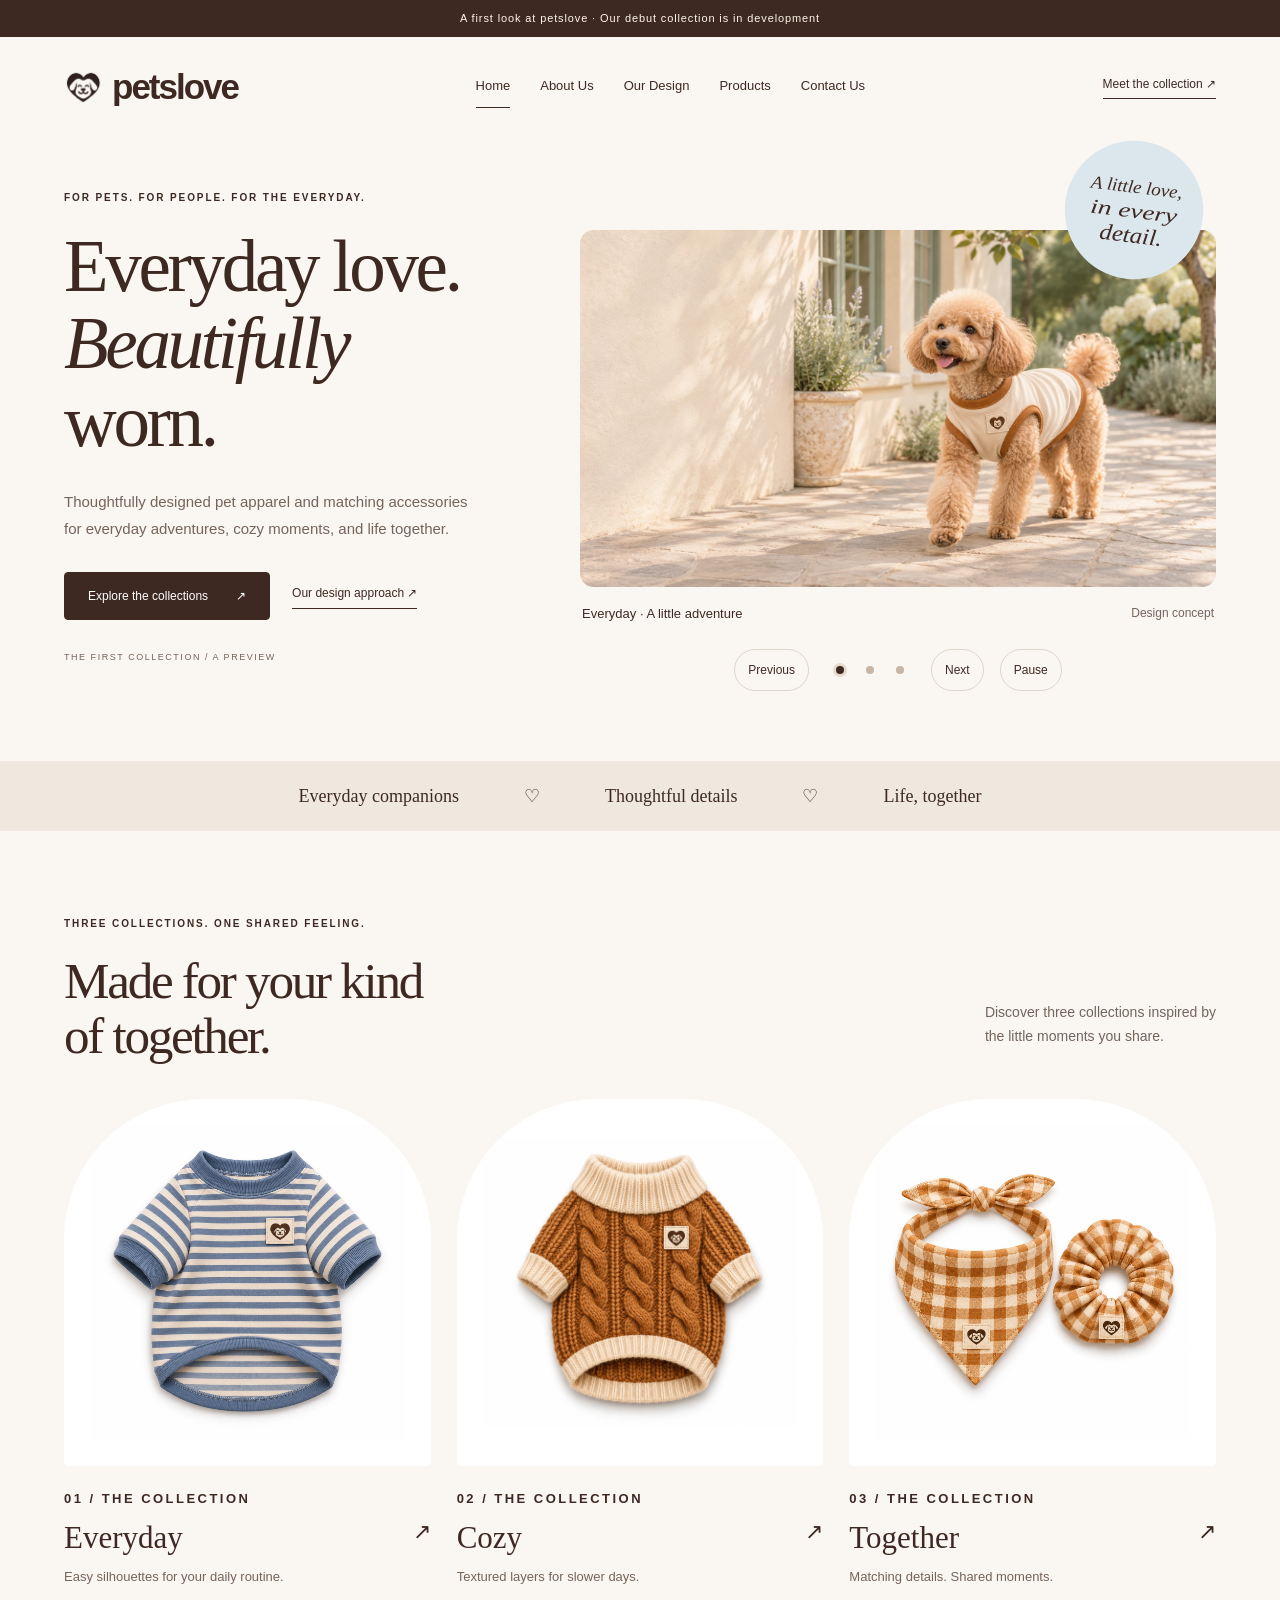
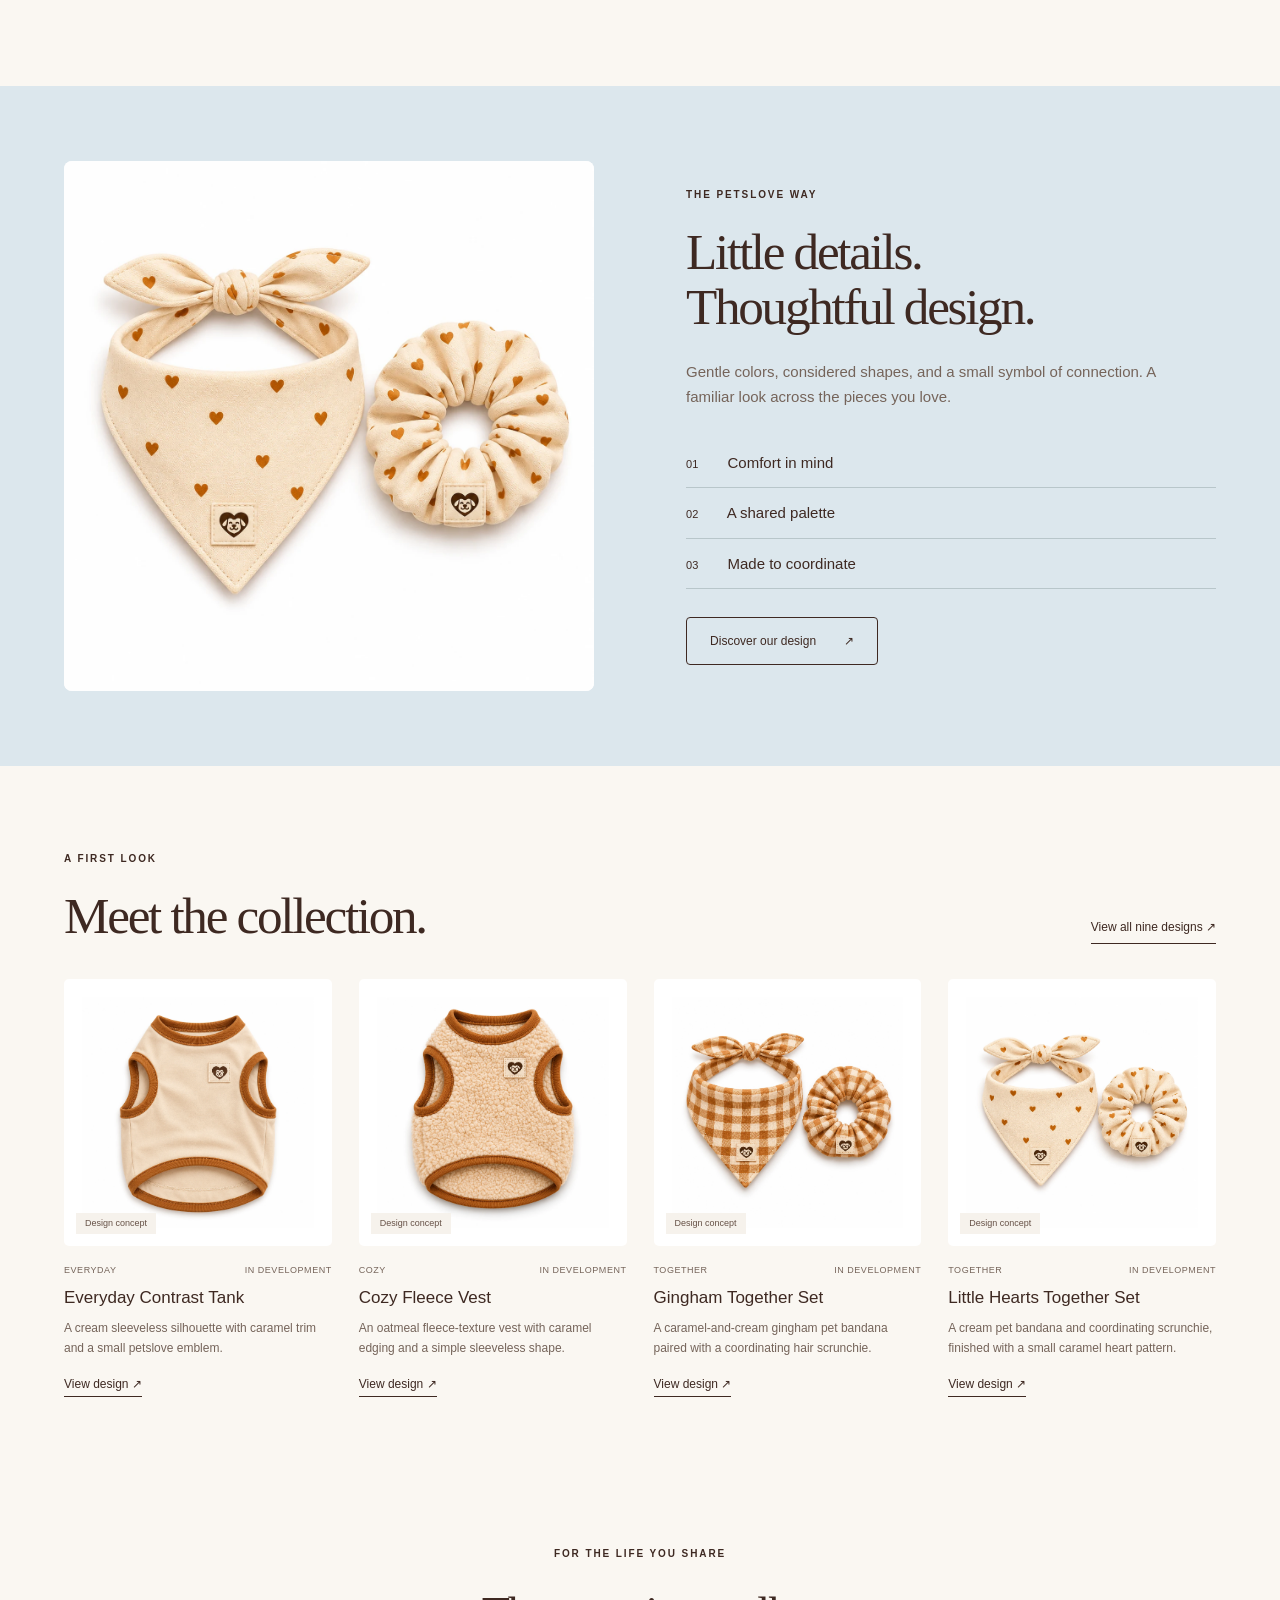
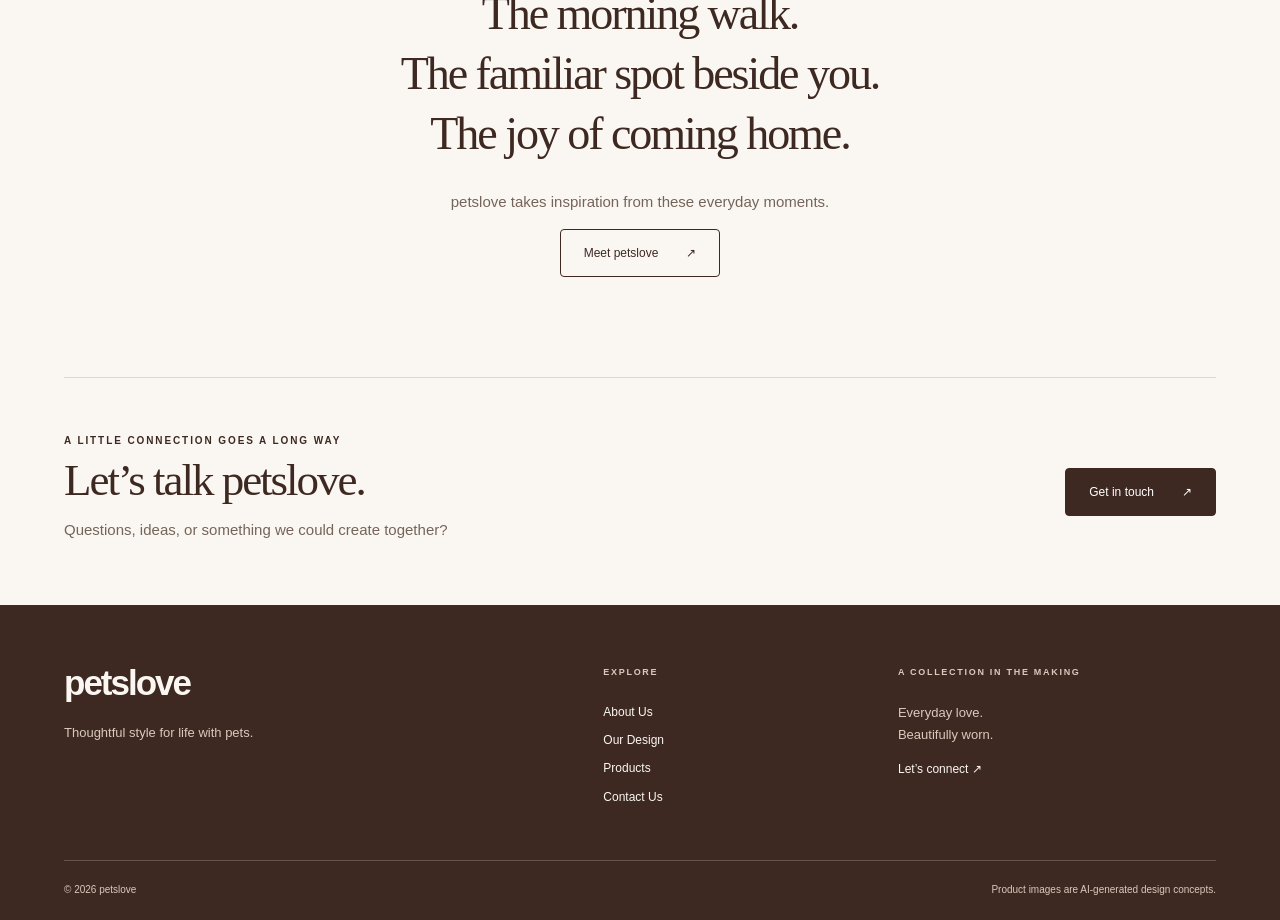
==== index.html @ 74f9e0b1 "Refine mobile typography and responsive text hierarchy" ====
<!doctype html><html lang="en"><head><meta charset="utf-8"><meta name="viewport" content="width=device-width,initial-scale=1"><title>Everyday love. Beautifully worn. | petslove</title><meta name="description" content="Discover petslove: thoughtfully designed pet apparel and coordinated accessories. Explore Everyday, Cozy and Together."><link rel="icon" href="assets/00-logo.webp"><link rel="stylesheet" href="assets/style.css"><script src="assets/app.js" defer></script></head><body><a class="skip" href="#main">Skip to content</a><div class="announcement">A first look at petslove · Our debut collection is in development</div><header class="site-header wrap"><a class="brand" href="index.html"><img class="" src="assets/00-logo.webp" alt="" loading="eager" decoding="async">petslove</a><button class="menu-toggle" aria-expanded="false" aria-controls="site-nav">Menu <span>☰</span></button><nav id="site-nav" aria-label="Main navigation"><a href="index.html" aria-current="page">Home</a><a href="about-us.html" >About Us</a><a href="our-design.html" >Our Design</a><a href="products.html" >Products</a><a href="contact-us.html" >Contact Us</a></nav><a class="header-link" href="products.html">Meet the collection ↗</a></header><main id="main"><section class="hero wrap"><div class="hero-copy"><p class="eyebrow">FOR PETS. FOR PEOPLE. FOR THE EVERYDAY.</p><h1>Everyday love.<br>  <em>Beautifully</em><br>  worn.</h1><p class="lead">Thoughtfully designed pet apparel and matching accessories for everyday adventures, cozy moments, and life together.</p><div class="actions"><a class="button " href="products.html">Explore the collections <span aria-hidden="true">↗</span></a><a class="text-link" href="our-design.html">Our design approach ↗</a></div><p class="hero-note">THE FIRST COLLECTION / A PREVIEW</p></div><div class="hero-art lifestyle-carousel" role="region" aria-roledescription="carousel" aria-label="petslove lifestyle collection"><svg class="love-badge" viewBox="0 0 180 180" role="img" aria-label="A little love, in every detail"><circle cx="90" cy="90" r="89" fill="#dce7ed"/><g fill="#3e2922" text-anchor="middle" font-family="Georgia, Times New Roman, serif" font-style="italic"><text x="90" y="68" font-size="23" textLength="118" lengthAdjust="spacingAndGlyphs">A little love,</text><text x="90" y="100" font-size="26" textLength="112" lengthAdjust="spacingAndGlyphs">in every</text><text x="90" y="132" font-size="29" textLength="81" lengthAdjust="spacingAndGlyphs">detail.</text></g></svg><div class="hero-slides"><figure class="hero-slide" aria-label="1 of 3" ><img class="" src="assets/cover-1.webp" alt="Apricot poodle wearing the cream tank on a sunny garden path" loading="eager" decoding="async"><figcaption>Everyday · A little adventure<span>Design concept</span></figcaption></figure><figure class="hero-slide" aria-label="2 of 3" hidden><img class="" src="assets/cover-2.webp" alt="Terrier wearing the caramel cable-knit sweater in an autumn park" loading="lazy" decoding="async"><figcaption>Cozy · Warm little moments<span>Design concept</span></figcaption></figure><figure class="hero-slide" aria-label="3 of 3" hidden><img class="" src="assets/cover-3.webp" alt="Owner and poodle wearing coordinating gingham accessories at home" loading="lazy" decoding="async"><figcaption>Together · Life by your side<span>Design concept</span></figcaption></figure></div><div class="carousel-controls"><button type="button" data-step="-1" aria-label="Previous image">Previous</button><div class="carousel-dots"><button type="button" data-slide="0" aria-label="Show image 1" aria-pressed="true"></button><button type="button" data-slide="1" aria-label="Show image 2" aria-pressed="false"></button><button type="button" data-slide="2" aria-label="Show image 3" aria-pressed="false"></button></div><button type="button" data-step="1" aria-label="Next image">Next</button><button type="button" class="carousel-pause" aria-label="Pause slideshow">Pause</button></div></div></section><div class="ribbon"><span>Everyday companions</span><span>♡</span><span>Thoughtful details</span><span>♡</span><span>Life, together</span></div><section class="wrap section"><div class="section-heading"><div><p class="eyebrow">THREE COLLECTIONS. ONE SHARED FEELING.</p><h2>Made for your kind<br> of together.</h2></div><p>Discover three collections inspired by<br> the little moments you share.</p></div><div class="collection-grid"><a class="collection everyday" href="products.html?collection=everyday"><div><img class="" src="assets/everyday-02-stripe-tee.webp" alt="Everyday collection" loading="lazy" decoding="async"></div><p class="eyebrow">01 / THE COLLECTION</p><h3>Everyday <span>↗</span></h3><p>Easy silhouettes for your daily routine.</p></a><a class="collection cozy" href="products.html?collection=cozy"><div><img class="" src="assets/cozy-05-knit-sweater.webp" alt="Cozy collection" loading="lazy" decoding="async"></div><p class="eyebrow">02 / THE COLLECTION</p><h3>Cozy <span>↗</span></h3><p>Textured layers for slower days.</p></a><a class="collection together" href="products.html?collection=together"><div><img class="" src="assets/together-07-gingham-duo.webp" alt="Together collection" loading="lazy" decoding="async"></div><p class="eyebrow">03 / THE COLLECTION</p><h3>Together <span>↗</span></h3><p>Matching details. Shared moments.</p></a></div></section><section class="blue-section"><div class="wrap split"><div><img class="editorial-image" src="assets/together-09-hearts-duo.webp" alt="Matching heart-print bandana and scrunchie" loading="lazy" decoding="async"></div><div class="copy"><p class="eyebrow">THE PETSLOVE WAY</p><h2>Little details.<br> Thoughtful design.</h2><p>Gentle colors, considered shapes, and a small symbol of connection. A familiar look across the pieces you love.</p><ul class="numbered"><li><span>01</span> Comfort in mind</li><li><span>02</span> A shared palette</li><li><span>03</span> Made to coordinate</li></ul><a class="button secondary" href="our-design.html">Discover our design <span aria-hidden="true">↗</span></a></div></div></section><section class="wrap section"><div class="section-heading"><div><p class="eyebrow">A FIRST LOOK</p><h2>Meet the collection.</h2></div><a class="text-link" href="products.html">View all nine designs ↗</a></div><div class="product-grid featured"><article class="product-card" data-collection="everyday"><a class="product-image" href="everyday-tank.html"><img class="" src="assets/everyday-01-tank.webp" alt="Everyday Contrast Tank" loading="lazy" decoding="async"><span class="badge">Design concept</span></a><div class="card-meta"><span>Everyday</span><span>In development</span></div><h3><a href="everyday-tank.html">Everyday Contrast Tank</a></h3><p>A cream sleeveless silhouette with caramel trim and a small petslove emblem.</p><a class="text-link" href="everyday-tank.html">View design <span aria-hidden="true">↗</span></a></article><article class="product-card" data-collection="cozy"><a class="product-image" href="fleece-vest.html"><img class="" src="assets/cozy-04-fleece-vest.webp" alt="Cozy Fleece Vest" loading="lazy" decoding="async"><span class="badge">Design concept</span></a><div class="card-meta"><span>Cozy</span><span>In development</span></div><h3><a href="fleece-vest.html">Cozy Fleece Vest</a></h3><p>An oatmeal fleece-texture vest with caramel edging and a simple sleeveless shape.</p><a class="text-link" href="fleece-vest.html">View design <span aria-hidden="true">↗</span></a></article><article class="product-card" data-collection="together"><a class="product-image" href="gingham-duo.html"><img class="" src="assets/together-07-gingham-duo.webp" alt="Gingham Together Set" loading="lazy" decoding="async"><span class="badge">Design concept</span></a><div class="card-meta"><span>Together</span><span>In development</span></div><h3><a href="gingham-duo.html">Gingham Together Set</a></h3><p>A caramel-and-cream gingham pet bandana paired with a coordinating hair scrunchie.</p><a class="text-link" href="gingham-duo.html">View design <span aria-hidden="true">↗</span></a></article><article class="product-card" data-collection="together"><a class="product-image" href="hearts-duo.html"><img class="" src="assets/together-09-hearts-duo.webp" alt="Little Hearts Together Set" loading="lazy" decoding="async"><span class="badge">Design concept</span></a><div class="card-meta"><span>Together</span><span>In development</span></div><h3><a href="hearts-duo.html">Little Hearts Together Set</a></h3><p>A cream pet bandana and coordinating scrunchie, finished with a small caramel heart pattern.</p><a class="text-link" href="hearts-duo.html">View design <span aria-hidden="true">↗</span></a></article></div></section><section class="story wrap"><p class="eyebrow">FOR THE LIFE YOU SHARE</p><h2>The morning walk.<br> The familiar spot beside you.<br> The joy of coming home.</h2><p>petslove takes inspiration from these everyday moments.</p><a class="button secondary" href="about-us.html">Meet petslove <span aria-hidden="true">↗</span></a></section><section class="cta wrap"><div><p class="eyebrow">A LITTLE CONNECTION GOES A LONG WAY</p><h2>Let’s talk petslove.</h2><p>Questions, ideas, or something we could create together?</p></div><a class="button " href="contact-us.html">Get in touch <span aria-hidden="true">↗</span></a></section></main><footer class="site-footer"><div class="wrap footer-grid"><div><a class="brand" href="index.html">petslove</a><p>Thoughtful style for life with pets.</p></div><div><p class="eyebrow">EXPLORE</p><a href="about-us.html">About Us</a><a href="our-design.html">Our Design</a><a href="products.html">Products</a><a href="contact-us.html">Contact Us</a></div><div><p class="eyebrow">A COLLECTION IN THE MAKING</p><p>Everyday love.<br>Beautifully worn.</p><a href="contact-us.html">Let’s connect ↗</a></div></div><div class="wrap footer-bottom"><span>© 2026 petslove</span><span>Product images are AI-generated design concepts.</span></div></footer></body></html>
---- assets/style.css ----
@charset "UTF-8";
:root{--cream:#faf7f2;--ink:#3e2922;--muted:#75645a;--blue:#dce7ed;--line:#dfd6cb;--caramel:#b87945}*{box-sizing:border-box}html{scroll-behavior:smooth}body{margin:0;background:var(--cream);color:var(--ink);font-family:Arial,Helvetica,sans-serif;font-size:15px;line-height:1.7}a{color:inherit;text-decoration:none}button,input,textarea,select{font:inherit}button,a,input,textarea,select{touch-action:manipulation}img{max-width:100%;height:auto;display:block}button{cursor:pointer}h1,h2,h3,p{margin-top:0}h1,h2{font-family:Georgia,'Times New Roman',serif;font-weight:400;letter-spacing:-.045em;line-height:1.06}h1{font-size:clamp(48px,5.8vw,88px);margin-bottom:28px}h2{font-size:clamp(36px,4vw,56px);margin-bottom:25px}h3{font-size:19px;line-height:1.35;font-weight:500}p{color:var(--muted)}em{font-weight:400}a:hover{color:#8a512e}a:focus-visible,button:focus-visible,input:focus-visible,textarea:focus-visible,select:focus-visible,summary:focus-visible{outline:3px solid #44758a;outline-offset:5px}.wrap{width:min(1280px,90%);margin-inline:auto}.announcement{background:var(--ink);color:#fff6e9;text-align:center;font-size:11px;letter-spacing:.08em;padding:9px 15px}.site-header{height:100px;display:flex;align-items:center;justify-content:space-between;gap:28px}.brand{display:flex;align-items:center;font-size:35px;font-weight:600;letter-spacing:-2px;line-height:1}.brand img{width:39px;height:39px;object-fit:contain;margin-right:9px}.site-header nav{display:flex;gap:30px;font-size:13px}.site-header nav a{padding-block:10px;border-bottom:1px solid transparent}.site-header nav a[aria-current]{border-color:var(--ink)}.header-link{font-size:12px;border-bottom:1px solid var(--ink);padding-bottom:4px}.menu-toggle{display:none}.eyebrow{font-size:10px;font-weight:600;letter-spacing:.19em;line-height:1.6;color:var(--ink);margin-bottom:22px}.lead{font-size:17px;line-height:1.8;max-width:510px}.hero{display:grid;grid-template-columns:1fr 1fr;align-items:center;gap:5%;padding-top:28px;padding-bottom:70px}.hero-copy{padding-block:25px}.hero h1{font-size:clamp(54px,6.7vw,96px)}.hero .lead{max-width:410px;font-size:15px}.actions{display:flex;gap:22px;align-items:center;flex-wrap:wrap;margin-top:30px}.button{border:1px solid var(--ink);background:var(--ink);color:white;display:inline-flex;gap:28px;justify-content:space-between;align-items:center;padding:14px 23px;border-radius:4px;font-size:12px;line-height:1.5;min-height:48px}.button:hover{background:#634637;color:#fff}.button.secondary{background:transparent;color:var(--ink)}.button.secondary:hover{background:#eee4d8}.text-link{font-size:12px;border-bottom:1px solid;padding-bottom:5px}.hero-note{font-size:9px;letter-spacing:.17em;margin:30px 0 0}.hero-art{position:relative;background:#fff;border-radius:45% 45% 8px 8px;padding:38px 25px 18px;align-self:stretch;display:flex;flex-direction:column;justify-content:center;min-width:0}.hero-product{width:100%;max-height:545px;object-fit:contain}.floating-note{position:absolute;right:-12px;top:18px;background:var(--blue);width:132px;height:132px;border-radius:50%;display:flex;align-items:center;justify-content:center;flex-direction:column;line-height:1.4;transform:rotate(10deg);font-size:14px}.floating-note em{font-family:Georgia,serif;font-size:19px}.image-caption{display:flex;justify-content:space-between;gap:10px;font-size:8px;letter-spacing:.08em;margin-top:20px}.ribbon{display:flex;justify-content:center;gap:65px;padding:20px;background:#efe8de;font-family:Georgia,serif;font-size:18px}.section{padding-block:85px}.section-heading{display:flex;align-items:flex-end;justify-content:space-between;gap:30px;margin-bottom:35px}.section-heading h2{margin:0}.section-heading>p{font-size:14px}.collection-grid{display:grid;grid-template-columns:repeat(3,1fr);gap:26px;margin-top:36px}.collection>div{background:#fff;border-radius:140px 140px 5px 5px;overflow:hidden;padding:26px}.collection img{width:100%;aspect-ratio:1;object-fit:contain;transition:transform .3s}.collection:hover img{transform:scale(1.035)}.collection .eyebrow{margin:23px 0 8px}.collection h3{font-family:Georgia,serif;font-size:31px;margin:0 0 7px}.collection h3 span{float:right;font-family:Arial;font-size:22px}.collection p{font-size:13px}.blue-section{background:var(--blue);padding:75px 0}.split{display:grid;grid-template-columns:1fr 1fr;gap:8%;align-items:center}.editorial-image{width:100%;border-radius:8px;aspect-ratio:1;object-fit:contain;background:#fff}.copy p{max-width:500px}.numbered{list-style:none;padding:0;margin:28px 0}.numbered li{padding:12px 0;border-bottom:1px solid #b8c6ca}.numbered span{font-size:11px;margin-right:25px}.product-grid{display:grid;grid-template-columns:repeat(3,minmax(0,1fr));gap:45px 27px}.product-grid.featured{grid-template-columns:repeat(4,minmax(0,1fr))}.product-card[hidden]{display:none}.product-image{display:block;position:relative;background:#fff;border-radius:5px;overflow:hidden}.product-image img{width:100%;aspect-ratio:1;object-fit:contain;padding:18px;transition:transform .3s}.product-image:hover img{transform:scale(1.04)}.badge{position:absolute;bottom:12px;left:12px;background:#f6f2ebed;padding:3px 9px;font-size:9px;color:#665146}.card-meta{display:flex;justify-content:space-between;gap:5px;font-size:9px;text-transform:uppercase;letter-spacing:.06em;margin:17px 0 8px;color:var(--muted)}.product-card h3{font-size:17px;margin-bottom:8px}.product-card p{font-size:12px;line-height:1.7}.story{text-align:center;padding:65px 0 100px}.story h2{font-size:clamp(30px,3.6vw,49px);line-height:1.3}.cta{border-top:1px solid var(--line);display:flex;align-items:center;justify-content:space-between;gap:25px;padding-block:55px}.cta h2{font-size:45px;margin-bottom:12px}.cta p{margin-bottom:8px}.site-footer{background:var(--ink);color:#faf7f2;padding:60px 0 22px}.footer-grid{display:grid;grid-template-columns:2fr 1fr 1.3fr;gap:50px}.site-footer p{color:#d9c9bb;font-size:13px}.site-footer .eyebrow{color:#d9c9bb;font-size:9px}.footer-grid>div>a:not(.brand){display:block;font-size:12px;margin:8px 0}.site-footer .brand{margin-bottom:22px}.footer-bottom{display:flex;justify-content:space-between;gap:20px;border-top:1px solid #695449;margin-top:45px;padding-top:20px;font-size:10px;color:#d9c9bb}.intro{padding:65px 0 45px;border-bottom:1px solid var(--line)}.intro .lead{max-width:610px}.values{display:grid;grid-template-columns:repeat(4,1fr);gap:35px;margin-top:45px}.values p{font-size:14px}.editorial-panel{background:#fff;border-radius:8px;overflow:hidden}.editorial-panel .caption{padding:0 20px 15px}.caption{font-size:11px;line-height:1.7;margin-top:15px}.swatches{display:grid;grid-template-columns:repeat(4,1fr);gap:25px;margin-top:40px}.swatches span{display:block;height:140px;border-radius:5px}.swatches h3{margin-top:15px}.emblem{border-top:1px solid var(--line)}.emblem img{width:50%;margin:auto}.process{padding-bottom:75px}.catalog{padding:35px 0 70px}.catalog-toolbar{display:flex;justify-content:space-between;align-items:center;gap:20px;margin-bottom:35px}.filters{display:flex;gap:10px;flex-wrap:wrap}.filters button{border:1px solid var(--line);background:transparent;border-radius:30px;padding:10px 23px;font-size:12px;color:var(--ink)}.filters button[aria-pressed=true]{background:var(--ink);color:white;border-color:var(--ink)}#result-count{font-size:12px;white-space:nowrap}.fit-note{background:var(--blue);padding:50px;border-radius:8px;margin-bottom:70px}.fit-note p{max-width:600px}.contact-layout{display:grid;grid-template-columns:1fr 1.3fr;gap:10%;padding-top:65px}.contact-layout aside h3{margin-top:30px;margin-bottom:7px}.contact-layout aside p{max-width:350px}.contact-layout aside h2{font-size:40px}form{background:#fff;padding:35px;border-radius:8px}label{display:block;font-size:12px;margin-bottom:20px}input,textarea,select{display:block;width:100%;border:1px solid #cbbfb2;border-radius:3px;padding:12px;background:#fffdf9;color:var(--ink);margin-top:6px;min-width:0}textarea{resize:vertical}.form-row{display:grid;grid-template-columns:1fr 1fr;gap:15px}.form-note{background:#f5f0e8;padding:18px;margin-bottom:25px;font-size:13px}.form-note p{margin:4px 0 0;font-size:12px}#form-status{font-size:13px}.faq{max-width:850px}details{border-bottom:1px solid var(--line);padding:18px 0}summary{font-size:15px;cursor:pointer;list-style:none;display:flex;justify-content:space-between;gap:20px}summary::after{content:'+'}details[open] summary::after{content:'−'}details p{font-size:13px;margin:15px 0 0}.breadcrumb{display:flex;flex-wrap:wrap;gap:12px;font-size:11px;padding:25px 0}.product-detail{display:grid;grid-template-columns:1.1fr 1fr;gap:7%;padding:20px 0 50px;align-items:start}.detail-image{background:#fff;padding:25px;border-radius:8px}.detail-image img{width:100%}.detail-copy h1{font-size:48px}.detail-copy .lead{font-size:15px}.detail-copy h3{font-size:14px;margin-bottom:5px}.detail-copy .button{margin-top:15px}.status-label{display:inline-block;background:var(--blue);padding:5px 13px;border-radius:20px;font-size:11px;color:var(--ink)}.skip{position:absolute;left:10px;top:-100px;background:#fff;padding:12px;z-index:100}.skip:focus{top:10px}
@media(min-width:1600px){.hero{padding-top:50px;padding-bottom:90px}}@media(max-width:1050px){.header-link{display:none}.site-header nav{gap:22px}.hero{gap:4%}.hero h1{font-size:67px}.floating-note{width:105px;height:105px;right:0;font-size:12px}.floating-note em{font-size:16px}.product-grid.featured{grid-template-columns:repeat(2,1fr)}.values{grid-template-columns:repeat(2,1fr)}}
@media(max-width:700px){.announcement{font-size:9px}.site-header{height:78px;position:relative}.brand{font-size:30px}.brand img{width:32px;height:32px}.menu-toggle{display:flex;gap:14px;align-items:center;border:0;background:transparent;color:var(--ink);padding:10px;font-size:13px}.site-header nav{display:none;position:absolute;top:77px;left:-5.55%;width:111.1%;background:var(--cream);padding:20px 6%;z-index:10;box-shadow:0 12px 15px #3e292211}.site-header nav.open{display:flex;flex-direction:column;gap:5px}.hero{grid-template-columns:1fr;padding-top:15px;padding-bottom:35px;gap:15px}.hero h1{font-size:62px}.hero-copy{padding-top:15px}.hero .lead{max-width:100%}.hero-art{min-height:360px;padding:25px 20px 15px}.hero-product{max-height:360px}.floating-note{right:5px;top:15px}.hero-note{margin-top:20px}.actions{gap:20px}.ribbon{gap:16px;padding:15px 10px;font-size:12px}.section{padding-block:50px}.section-heading{align-items:flex-start;flex-direction:column;gap:15px}.section-heading>p{margin:0}.collection-grid{grid-template-columns:1fr;gap:30px}.collection>div{border-radius:90px 90px 5px 5px;padding:15px}.collection img{max-height:320px}.collection h3{font-size:29px}.collection .eyebrow{margin-top:15px}.split{grid-template-columns:1fr;gap:35px}.blue-section{padding:45px 0}.product-grid,.product-grid.featured{grid-template-columns:repeat(2,minmax(0,1fr));gap:30px 14px}.product-image img{padding:8px}.product-card h3{font-size:15px}.product-card p{font-size:11px}.card-meta{font-size:8px;flex-wrap:wrap}.badge{font-size:8px;left:6px;bottom:6px}.story{padding:30px 0 55px}.story h2{font-size:30px}.cta{flex-direction:column;align-items:flex-start;padding-block:40px}.cta h2{font-size:37px}.footer-grid{grid-template-columns:1fr 1fr;gap:30px}.footer-grid>div:first-child{grid-column:1/-1}.footer-bottom{flex-direction:column;gap:8px}.intro{padding:35px 0 30px}.intro h1{font-size:48px}.intro .lead{font-size:15px}.values{gap:20px}.values h3{font-size:17px}.swatches{grid-template-columns:repeat(2,1fr);gap:15px}.swatches span{height:95px}.emblem img{width:45%}.catalog-toolbar{align-items:flex-start;flex-direction:column;gap:15px}.filters{gap:7px}.filters button{padding:9px 16px}.fit-note{padding:28px;margin-bottom:45px}.contact-layout{grid-template-columns:1fr;gap:25px;padding-top:35px}form{padding:23px}.form-row{grid-template-columns:1fr;gap:0}.product-detail{grid-template-columns:1fr;gap:30px}.detail-copy h1{font-size:42px}.detail-image{padding:15px}.breadcrumb{font-size:10px}.copy h2{font-size:39px}}
@media(prefers-reduced-motion:reduce){html{scroll-behavior:auto}*{transition:none!important}}
/* Lifestyle cover carousel and contained typographic seal */
.hero{grid-template-columns:.85fr 1.15fr;gap:4%}.hero h1{font-size:clamp(50px,5.7vw,82px)}
.lifestyle-carousel{border-radius:16px;background:transparent;padding:65px 0 0;align-self:center;min-height:0;display:block;position:relative}
.hero-slide{margin:0}.hero-slide[hidden]{display:none}.hero-slide>img{width:100%;aspect-ratio:16/9;object-fit:contain;border-radius:14px;background:#eee5d9}
.hero-slide figcaption{display:flex;justify-content:space-between;gap:12px;padding:17px 2px;font-size:13px;line-height:1.5}.hero-slide figcaption span{color:var(--muted);font-size:12px}
.love-badge{position:absolute;width:140px;height:140px;top:-25px;right:12px;z-index:2;transform:rotate(7deg);overflow:visible}
.carousel-controls{display:flex;align-items:center;justify-content:center;gap:16px;padding-top:8px}.carousel-controls>button{background:transparent;border:1px solid var(--line);color:var(--ink);border-radius:24px;font-size:12px;padding:9px 13px;min-height:42px}.carousel-dots{display:flex;gap:0}.carousel-dots button{width:30px;height:42px;border:0;background:transparent;position:relative;padding:0}.carousel-dots button:after{content:'';width:8px;height:8px;border-radius:50%;background:#c7b5a5;position:absolute;top:17px;left:11px}.carousel-dots button[aria-pressed=true]:after{background:var(--ink);box-shadow:0 0 0 3px #e7dbce}
@media(max-width:700px){.hero{grid-template-columns:1fr;gap:35px}.hero h1{font-size:62px}.lifestyle-carousel{padding:55px 0 0;min-height:0}.love-badge{width:118px;height:118px;top:-30px;right:10px}.hero-slide figcaption{font-size:12px}.hero-slide figcaption span{font-size:11px}.carousel-controls{gap:8px}.carousel-controls>button{padding:8px 10px}.carousel-dots button{width:26px}.carousel-dots button:after{left:9px}}
/* Mobile typography revision: a compact, readable hierarchy. */
html{-webkit-text-size-adjust:100%;text-size-adjust:100%}
@media(max-width:700px){
 body{font-size:16px;line-height:1.65}
 .wrap{width:calc(100% - 40px)}
 h1,h2{letter-spacing:-.025em;line-height:1.15;text-wrap:balance}
 .hero h1{font-size:clamp(36px,10vw,44px);line-height:1.14;margin-bottom:20px;letter-spacing:-.035em}
 .hero h1 br{display:none}.hero h1 em{display:inline}
 .hero-copy{padding-block:10px 0}.hero{gap:24px;padding-top:12px}
 .hero .lead,.intro .lead,.detail-copy .lead{font-size:16px;line-height:1.65}
 .eyebrow,.collection .eyebrow,.hero-note,.site-footer .eyebrow{font-size:12px;letter-spacing:.09em;line-height:1.6}
 .hero .eyebrow{max-width:290px;margin-bottom:18px}.hero-note{margin-top:20px}
 .announcement{font-size:12px;line-height:1.5;letter-spacing:0;padding:8px 20px}
 .site-header{height:72px;gap:16px}.brand{font-size:29px;letter-spacing:-1.3px}.brand img{width:30px;height:30px}
 .menu-toggle,.site-header nav{font-size:16px}.site-header nav{top:71px;left:-20px;width:calc(100% + 40px)}
 .actions{margin-top:22px;gap:18px}.button,.text-link{font-size:14px;line-height:1.5}.button{padding:13px 18px}
 .lifestyle-carousel{padding-top:42px}.love-badge{width:108px;height:108px;top:-20px;right:6px}
 .hero-slide figcaption{font-size:13px;flex-wrap:wrap;gap:3px;padding-block:12px}.hero-slide figcaption span{font-size:12px}
 .carousel-controls{gap:6px;flex-wrap:wrap}.carousel-controls>button{font-size:14px;min-height:44px;padding:8px 10px}
 h2,.copy h2,.cta h2,.contact-layout aside h2,.story h2{font-size:32px;line-height:1.2;letter-spacing:-.025em}
 h2 br,.intro h1 br{display:none}
 .intro h1,.detail-copy h1{font-size:38px;line-height:1.16}
 .section-heading>p,.collection p,.values p,.site-footer p,details p,.form-note p{font-size:16px;line-height:1.65}
 .collection h3{font-size:28px}.product-card h3{font-size:17px;font-weight:600;line-height:1.35}
 .product-card p{font-size:14px;line-height:1.6}.card-meta{font-size:12px;line-height:1.5;text-transform:none;letter-spacing:0;flex-direction:column;gap:2px}
 .badge,.caption,.footer-bottom,.breadcrumb,.status-label{font-size:12px;line-height:1.6}
 .badge{padding:4px 7px}.filters button,#result-count,label,.footer-grid>div>a:not(.brand){font-size:14px}
 input,select,textarea,summary{font-size:16px;line-height:1.5}
 .ribbon{flex-wrap:wrap;gap:8px 12px;font-size:14px;line-height:1.5}.ribbon>span:nth-child(even){display:none}
 .values{grid-template-columns:1fr;gap:22px}.values h3{font-size:20px}.values p{margin-bottom:0}
 .section{padding-block:44px}.collection-grid{margin-top:26px}.story{padding-block:30px 45px}
}
@media(max-width:380px){.product-grid,.product-grid.featured{grid-template-columns:1fr}.product-image img{max-height:300px}.product-card p{font-size:16px}.footer-grid{grid-template-columns:1fr}.hero h1{font-size:36px}}
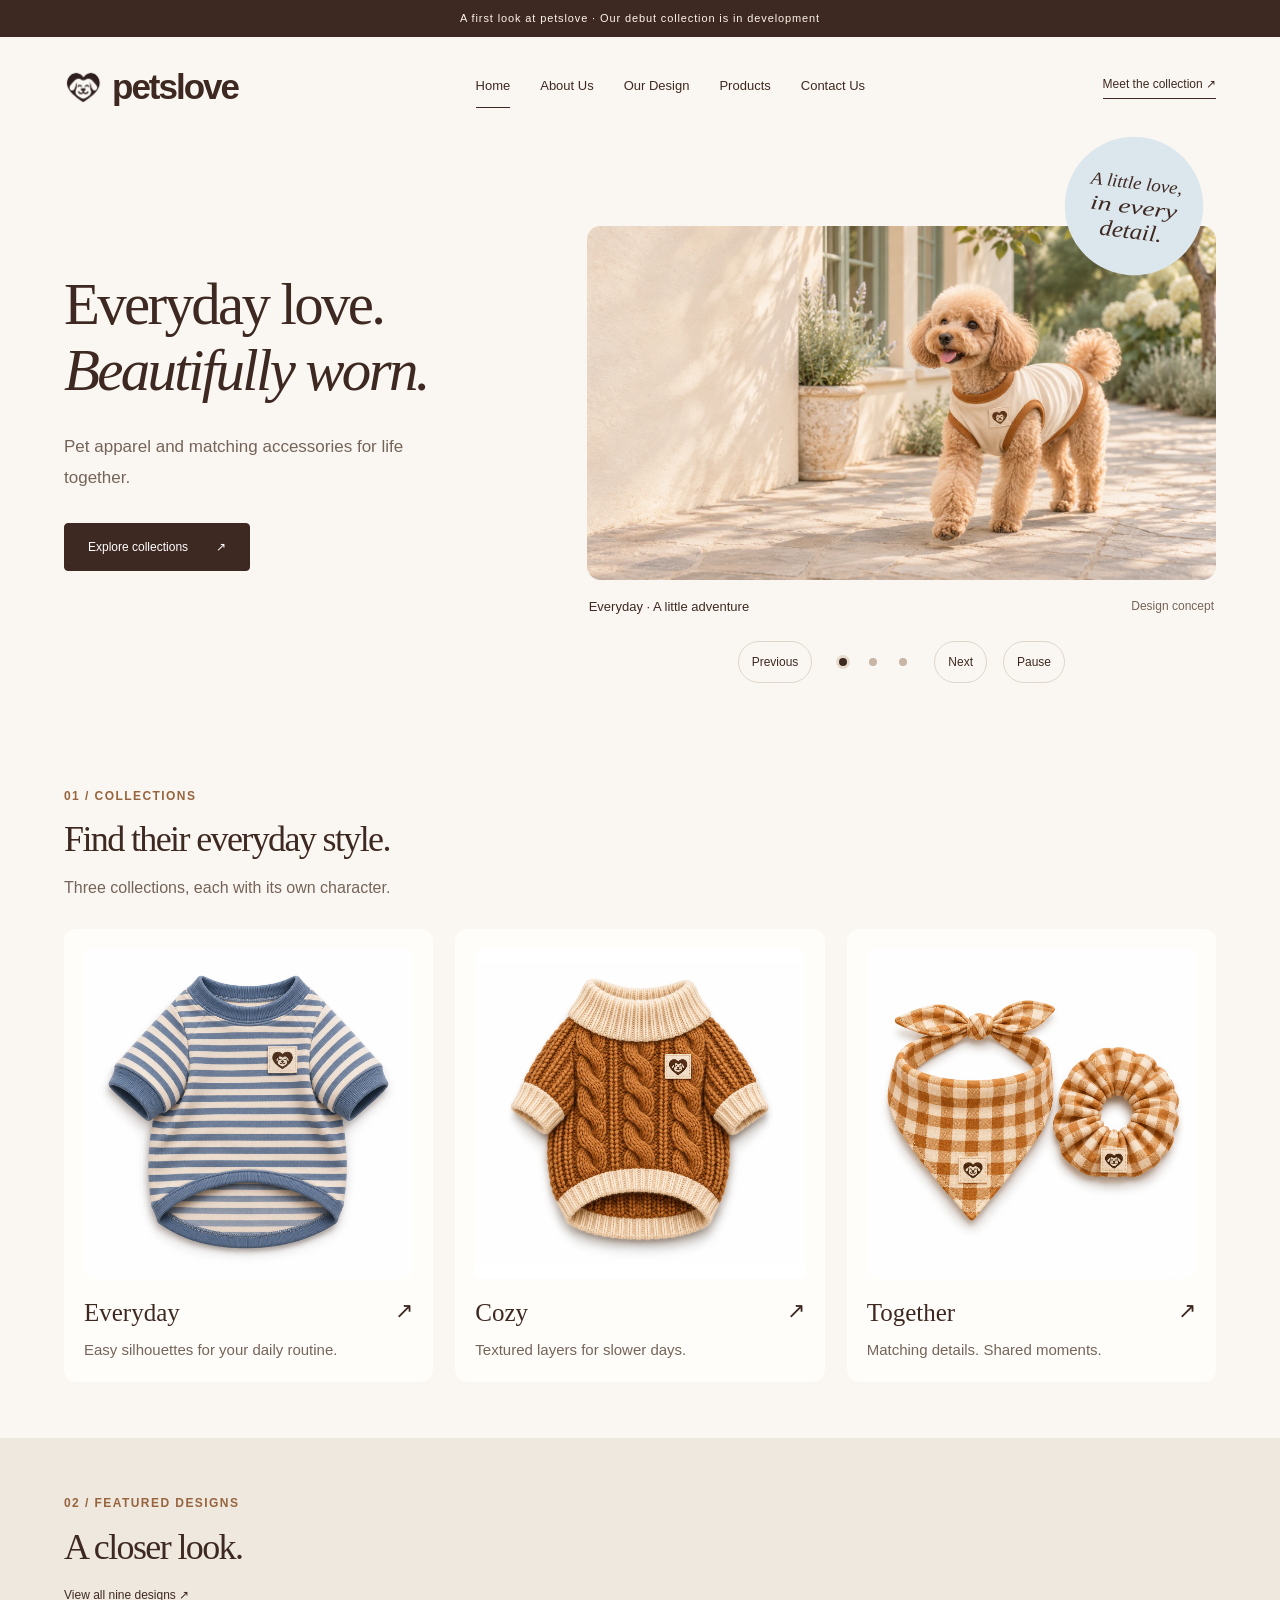
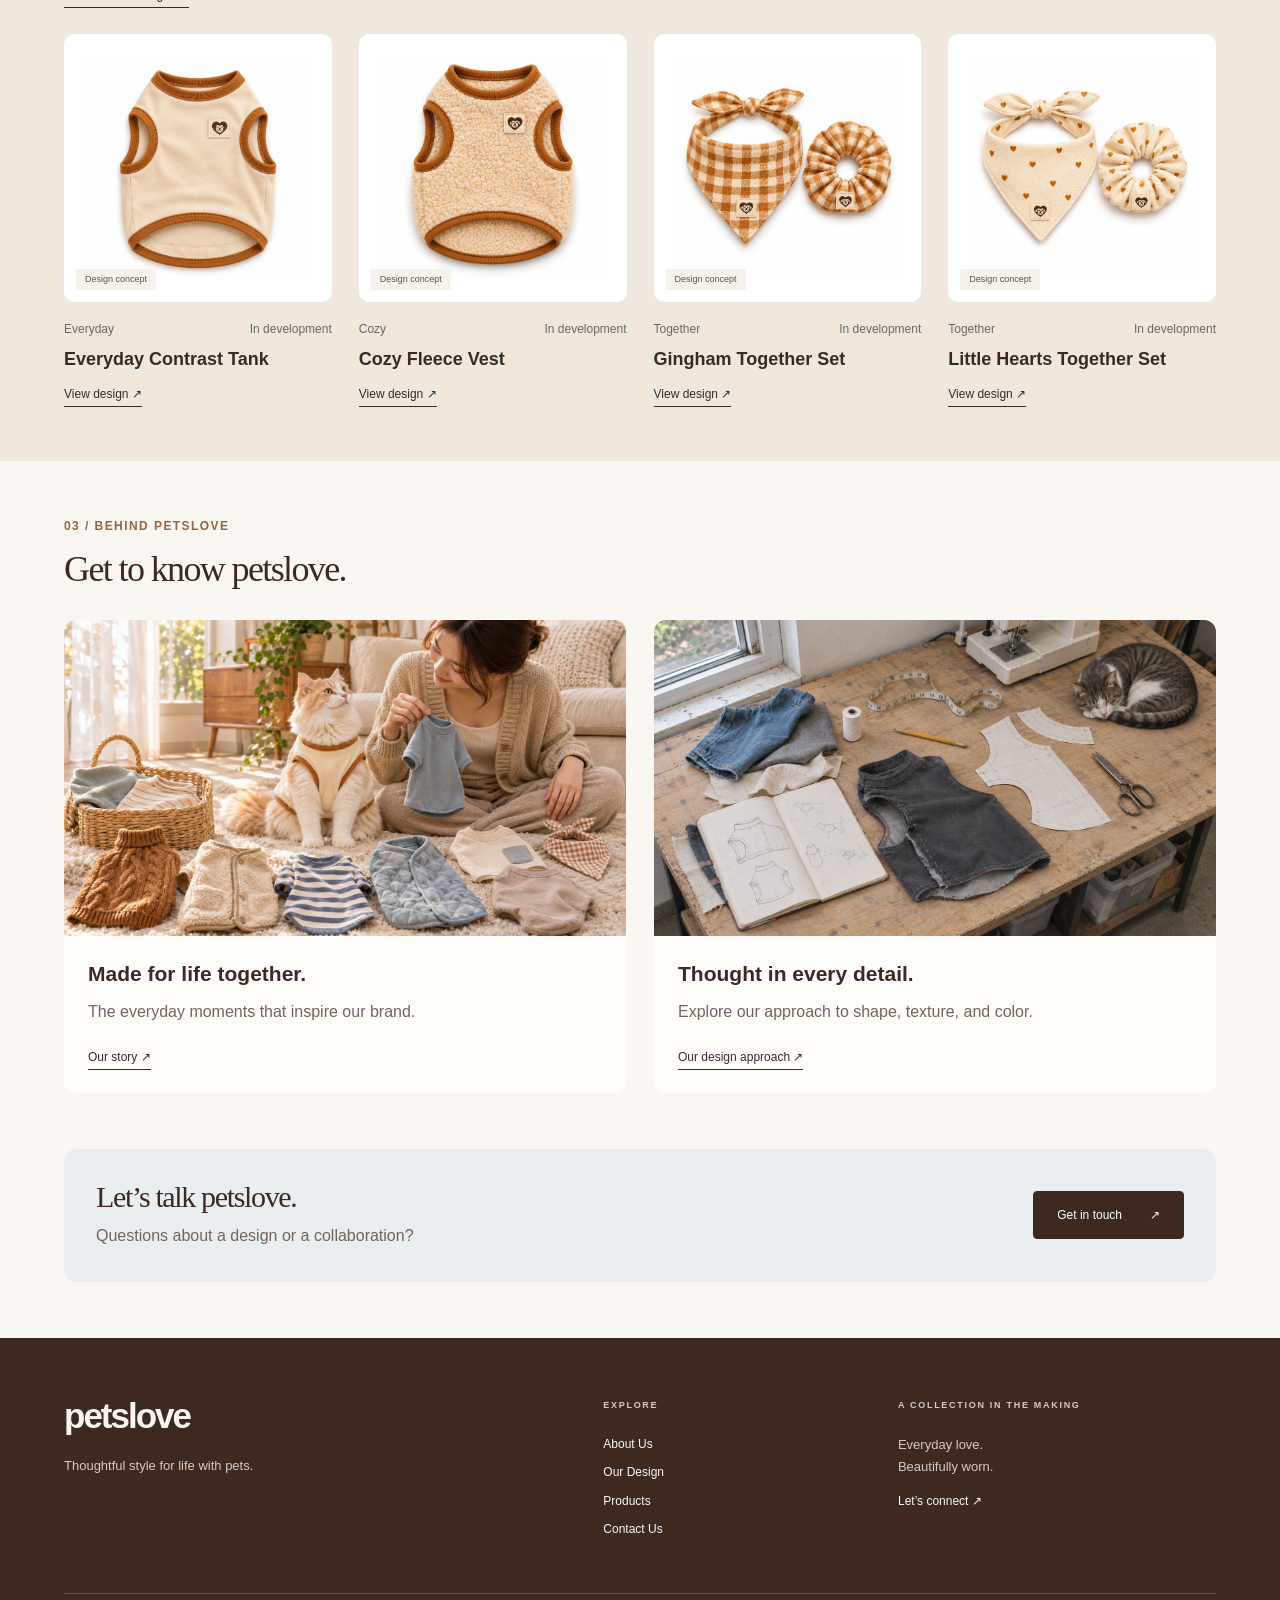
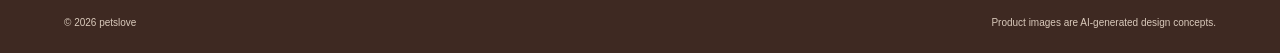
==== commit 06c136bd: "Make homepage image-led on mobile and clarify section hierarchy" ====
--- a/index.html
+++ b/index.html
@@ -1 +1,6 @@
-<!doctype html><html lang="en"><head><meta charset="utf-8"><meta name="viewport" content="width=device-width,initial-scale=1"><title>Everyday love. Beautifully worn. | petslove</title><meta name="description" content="Discover petslove: thoughtfully designed pet apparel and coordinated accessories. Explore Everyday, Cozy and Together."><link rel="icon" href="assets/00-logo.webp"><link rel="stylesheet" href="assets/style.css"><script src="assets/app.js" defer></script></head><body><a class="skip" href="#main">Skip to content</a><div class="announcement">A first look at petslove · Our debut collection is in development</div><header class="site-header wrap"><a class="brand" href="index.html"><img class="" src="assets/00-logo.webp" alt="" loading="eager" decoding="async">petslove</a><button class="menu-toggle" aria-expanded="false" aria-controls="site-nav">Menu <span>☰</span></button><nav id="site-nav" aria-label="Main navigation"><a href="index.html" aria-current="page">Home</a><a href="about-us.html" >About Us</a><a href="our-design.html" >Our Design</a><a href="products.html" >Products</a><a href="contact-us.html" >Contact Us</a></nav><a class="header-link" href="products.html">Meet the collection ↗</a></header><main id="main"><section class="hero wrap"><div class="hero-copy"><p class="eyebrow">FOR PETS. FOR PEOPLE. FOR THE EVERYDAY.</p><h1>Everyday love.<br>  <em>Beautifully</em><br>  worn.</h1><p class="lead">Thoughtfully designed pet apparel and matching accessories for everyday adventures, cozy moments, and life together.</p><div class="actions"><a class="button " href="products.html">Explore the collections <span aria-hidden="true">↗</span></a><a class="text-link" href="our-design.html">Our design approach ↗</a></div><p class="hero-note">THE FIRST COLLECTION / A PREVIEW</p></div><div class="hero-art lifestyle-carousel" role="region" aria-roledescription="carousel" aria-label="petslove lifestyle collection"><svg class="love-badge" viewBox="0 0 180 180" role="img" aria-label="A little love, in every detail"><circle cx="90" cy="90" r="89" fill="#dce7ed"/><g fill="#3e2922" text-anchor="middle" font-family="Georgia, Times New Roman, serif" font-style="italic"><text x="90" y="68" font-size="23" textLength="118" lengthAdjust="spacingAndGlyphs">A little love,</text><text x="90" y="100" font-size="26" textLength="112" lengthAdjust="spacingAndGlyphs">in every</text><text x="90" y="132" font-size="29" textLength="81" lengthAdjust="spacingAndGlyphs">detail.</text></g></svg><div class="hero-slides"><figure class="hero-slide" aria-label="1 of 3" ><img class="" src="assets/cover-1.webp" alt="Apricot poodle wearing the cream tank on a sunny garden path" loading="eager" decoding="async"><figcaption>Everyday · A little adventure<span>Design concept</span></figcaption></figure><figure class="hero-slide" aria-label="2 of 3" hidden><img class="" src="assets/cover-2.webp" alt="Terrier wearing the caramel cable-knit sweater in an autumn park" loading="lazy" decoding="async"><figcaption>Cozy · Warm little moments<span>Design concept</span></figcaption></figure><figure class="hero-slide" aria-label="3 of 3" hidden><img class="" src="assets/cover-3.webp" alt="Owner and poodle wearing coordinating gingham accessories at home" loading="lazy" decoding="async"><figcaption>Together · Life by your side<span>Design concept</span></figcaption></figure></div><div class="carousel-controls"><button type="button" data-step="-1" aria-label="Previous image">Previous</button><div class="carousel-dots"><button type="button" data-slide="0" aria-label="Show image 1" aria-pressed="true"></button><button type="button" data-slide="1" aria-label="Show image 2" aria-pressed="false"></button><button type="button" data-slide="2" aria-label="Show image 3" aria-pressed="false"></button></div><button type="button" data-step="1" aria-label="Next image">Next</button><button type="button" class="carousel-pause" aria-label="Pause slideshow">Pause</button></div></div></section><div class="ribbon"><span>Everyday companions</span><span>♡</span><span>Thoughtful details</span><span>♡</span><span>Life, together</span></div><section class="wrap section"><div class="section-heading"><div><p class="eyebrow">THREE COLLECTIONS. ONE SHARED FEELING.</p><h2>Made for your kind<br> of together.</h2></div><p>Discover three collections inspired by<br> the little moments you share.</p></div><div class="collection-grid"><a class="collection everyday" href="products.html?collection=everyday"><div><img class="" src="assets/everyday-02-stripe-tee.webp" alt="Everyday collection" loading="lazy" decoding="async"></div><p class="eyebrow">01 / THE COLLECTION</p><h3>Everyday <span>↗</span></h3><p>Easy silhouettes for your daily routine.</p></a><a class="collection cozy" href="products.html?collection=cozy"><div><img class="" src="assets/cozy-05-knit-sweater.webp" alt="Cozy collection" loading="lazy" decoding="async"></div><p class="eyebrow">02 / THE COLLECTION</p><h3>Cozy <span>↗</span></h3><p>Textured layers for slower days.</p></a><a class="collection together" href="products.html?collection=together"><div><img class="" src="assets/together-07-gingham-duo.webp" alt="Together collection" loading="lazy" decoding="async"></div><p class="eyebrow">03 / THE COLLECTION</p><h3>Together <span>↗</span></h3><p>Matching details. Shared moments.</p></a></div></section><section class="blue-section"><div class="wrap split"><div><img class="editorial-image" src="assets/together-09-hearts-duo.webp" alt="Matching heart-print bandana and scrunchie" loading="lazy" decoding="async"></div><div class="copy"><p class="eyebrow">THE PETSLOVE WAY</p><h2>Little details.<br> Thoughtful design.</h2><p>Gentle colors, considered shapes, and a small symbol of connection. A familiar look across the pieces you love.</p><ul class="numbered"><li><span>01</span> Comfort in mind</li><li><span>02</span> A shared palette</li><li><span>03</span> Made to coordinate</li></ul><a class="button secondary" href="our-design.html">Discover our design <span aria-hidden="true">↗</span></a></div></div></section><section class="wrap section"><div class="section-heading"><div><p class="eyebrow">A FIRST LOOK</p><h2>Meet the collection.</h2></div><a class="text-link" href="products.html">View all nine designs ↗</a></div><div class="product-grid featured"><article class="product-card" data-collection="everyday"><a class="product-image" href="everyday-tank.html"><img class="" src="assets/everyday-01-tank.webp" alt="Everyday Contrast Tank" loading="lazy" decoding="async"><span class="badge">Design concept</span></a><div class="card-meta"><span>Everyday</span><span>In development</span></div><h3><a href="everyday-tank.html">Everyday Contrast Tank</a></h3><p>A cream sleeveless silhouette with caramel trim and a small petslove emblem.</p><a class="text-link" href="everyday-tank.html">View design <span aria-hidden="true">↗</span></a></article><article class="product-card" data-collection="cozy"><a class="product-image" href="fleece-vest.html"><img class="" src="assets/cozy-04-fleece-vest.webp" alt="Cozy Fleece Vest" loading="lazy" decoding="async"><span class="badge">Design concept</span></a><div class="card-meta"><span>Cozy</span><span>In development</span></div><h3><a href="fleece-vest.html">Cozy Fleece Vest</a></h3><p>An oatmeal fleece-texture vest with caramel edging and a simple sleeveless shape.</p><a class="text-link" href="fleece-vest.html">View design <span aria-hidden="true">↗</span></a></article><article class="product-card" data-collection="together"><a class="product-image" href="gingham-duo.html"><img class="" src="assets/together-07-gingham-duo.webp" alt="Gingham Together Set" loading="lazy" decoding="async"><span class="badge">Design concept</span></a><div class="card-meta"><span>Together</span><span>In development</span></div><h3><a href="gingham-duo.html">Gingham Together Set</a></h3><p>A caramel-and-cream gingham pet bandana paired with a coordinating hair scrunchie.</p><a class="text-link" href="gingham-duo.html">View design <span aria-hidden="true">↗</span></a></article><article class="product-card" data-collection="together"><a class="product-image" href="hearts-duo.html"><img class="" src="assets/together-09-hearts-duo.webp" alt="Little Hearts Together Set" loading="lazy" decoding="async"><span class="badge">Design concept</span></a><div class="card-meta"><span>Together</span><span>In development</span></div><h3><a href="hearts-duo.html">Little Hearts Together Set</a></h3><p>A cream pet bandana and coordinating scrunchie, finished with a small caramel heart pattern.</p><a class="text-link" href="hearts-duo.html">View design <span aria-hidden="true">↗</span></a></article></div></section><section class="story wrap"><p class="eyebrow">FOR THE LIFE YOU SHARE</p><h2>The morning walk.<br> The familiar spot beside you.<br> The joy of coming home.</h2><p>petslove takes inspiration from these everyday moments.</p><a class="button secondary" href="about-us.html">Meet petslove <span aria-hidden="true">↗</span></a></section><section class="cta wrap"><div><p class="eyebrow">A LITTLE CONNECTION GOES A LONG WAY</p><h2>Let’s talk petslove.</h2><p>Questions, ideas, or something we could create together?</p></div><a class="button " href="contact-us.html">Get in touch <span aria-hidden="true">↗</span></a></section></main><footer class="site-footer"><div class="wrap footer-grid"><div><a class="brand" href="index.html">petslove</a><p>Thoughtful style for life with pets.</p></div><div><p class="eyebrow">EXPLORE</p><a href="about-us.html">About Us</a><a href="our-design.html">Our Design</a><a href="products.html">Products</a><a href="contact-us.html">Contact Us</a></div><div><p class="eyebrow">A COLLECTION IN THE MAKING</p><p>Everyday love.<br>Beautifully worn.</p><a href="contact-us.html">Let’s connect ↗</a></div></div><div class="wrap footer-bottom"><span>© 2026 petslove</span><span>Product images are AI-generated design concepts.</span></div></footer></body></html>+<!doctype html><html lang="en"><head><meta charset="utf-8"><meta name="viewport" content="width=device-width,initial-scale=1"><title>Everyday love. Beautifully worn. | petslove</title><meta name="description" content="Discover petslove: thoughtfully designed pet apparel and coordinated accessories. Explore Everyday, Cozy and Together."><link rel="icon" href="assets/00-logo.webp"><link rel="stylesheet" href="assets/style.css?v=20261125-home"><script src="assets/app.js" defer></script></head><body><a class="skip" href="#main">Skip to content</a><div class="announcement">A first look at petslove · Our debut collection is in development</div><header class="site-header wrap"><a class="brand" href="index.html"><img class="" src="assets/00-logo.webp" alt="" loading="eager" decoding="async">petslove</a><button class="menu-toggle" aria-expanded="false" aria-controls="site-nav">Menu <span>☰</span></button><nav id="site-nav" aria-label="Main navigation"><a href="index.html" aria-current="page">Home</a><a href="about-us.html" >About Us</a><a href="our-design.html" >Our Design</a><a href="products.html" >Products</a><a href="contact-us.html" >Contact Us</a></nav><a class="header-link" href="products.html">Meet the collection ↗</a></header><main id="main"><article class="home-page">
+<section class="hero wrap"><div class="hero-art lifestyle-carousel" role="region" aria-roledescription="carousel" aria-label="petslove lifestyle collection"><svg class="love-badge" viewBox="0 0 180 180" role="img" aria-label="A little love, in every detail"><circle cx="90" cy="90" r="89" fill="#dce7ed"/><g fill="#3e2922" text-anchor="middle" font-family="Georgia, Times New Roman, serif" font-style="italic"><text x="90" y="68" font-size="23" textLength="118" lengthAdjust="spacingAndGlyphs">A little love,</text><text x="90" y="100" font-size="26" textLength="112" lengthAdjust="spacingAndGlyphs">in every</text><text x="90" y="132" font-size="29" textLength="81" lengthAdjust="spacingAndGlyphs">detail.</text></g></svg><div class="hero-slides"><figure class="hero-slide" aria-label="1 of 3" ><img class="" src="assets/cover-1.webp" alt="Apricot poodle wearing the cream tank on a sunny garden path" loading="eager" decoding="async"><figcaption>Everyday · A little adventure<span>Design concept</span></figcaption></figure><figure class="hero-slide" aria-label="2 of 3" hidden><img class="" src="assets/cover-2.webp" alt="Terrier wearing the caramel cable-knit sweater in an autumn park" loading="lazy" decoding="async"><figcaption>Cozy · Warm little moments<span>Design concept</span></figcaption></figure><figure class="hero-slide" aria-label="3 of 3" hidden><img class="" src="assets/cover-3.webp" alt="Owner and poodle wearing coordinating gingham accessories at home" loading="lazy" decoding="async"><figcaption>Together · Life by your side<span>Design concept</span></figcaption></figure></div><div class="carousel-controls"><button type="button" data-step="-1" aria-label="Previous image">Previous</button><div class="carousel-dots"><button type="button" data-slide="0" aria-label="Show image 1" aria-pressed="true"></button><button type="button" data-slide="1" aria-label="Show image 2" aria-pressed="false"></button><button type="button" data-slide="2" aria-label="Show image 3" aria-pressed="false"></button></div><button type="button" data-step="1" aria-label="Next image">Next</button><button type="button" class="carousel-pause" aria-label="Pause slideshow">Pause</button></div></div><div class="hero-copy"><h1>Everyday love.<br> <em>Beautifully worn.</em></h1><p class="lead">Pet apparel and matching accessories for life together.</p><div class="actions"><a class="button " href="products.html">Explore collections <span aria-hidden="true">↗</span></a></div></div></section>
+<section class="home-collections wrap home-section" aria-labelledby="collections-title"><header class="home-heading"><p class="eyebrow">01 / COLLECTIONS</p><h2 id="collections-title">Find their everyday style.</h2><p>Three collections, each with its own character.</p></header><div class="collection-grid"><a class="collection everyday" href="products.html?collection=everyday"><div><img class="" src="assets/everyday-02-stripe-tee.webp" alt="Everyday collection" loading="lazy" decoding="async"></div><p class="eyebrow">01 / THE COLLECTION</p><h3>Everyday <span>↗</span></h3><p>Easy silhouettes for your daily routine.</p></a><a class="collection cozy" href="products.html?collection=cozy"><div><img class="" src="assets/cozy-05-knit-sweater.webp" alt="Cozy collection" loading="lazy" decoding="async"></div><p class="eyebrow">02 / THE COLLECTION</p><h3>Cozy <span>↗</span></h3><p>Textured layers for slower days.</p></a><a class="collection together" href="products.html?collection=together"><div><img class="" src="assets/together-07-gingham-duo.webp" alt="Together collection" loading="lazy" decoding="async"></div><p class="eyebrow">03 / THE COLLECTION</p><h3>Together <span>↗</span></h3><p>Matching details. Shared moments.</p></a></div></section>
+<section class="home-products home-section" aria-labelledby="designs-title"><div class="wrap"><header class="home-heading"><p class="eyebrow">02 / FEATURED DESIGNS</p><h2 id="designs-title">A closer look.</h2><a class="text-link" href="products.html">View all nine designs ↗</a></header><div class="product-grid featured"><article class="product-card" data-collection="everyday"><a class="product-image" href="everyday-tank.html"><img class="" src="assets/everyday-01-tank.webp" alt="Everyday Contrast Tank" loading="lazy" decoding="async"><span class="badge">Design concept</span></a><div class="card-meta"><span>Everyday</span><span>In development</span></div><h3><a href="everyday-tank.html">Everyday Contrast Tank</a></h3><p>A cream sleeveless silhouette with caramel trim and a small petslove emblem.</p><a class="text-link" href="everyday-tank.html">View design <span aria-hidden="true">↗</span></a></article><article class="product-card" data-collection="cozy"><a class="product-image" href="fleece-vest.html"><img class="" src="assets/cozy-04-fleece-vest.webp" alt="Cozy Fleece Vest" loading="lazy" decoding="async"><span class="badge">Design concept</span></a><div class="card-meta"><span>Cozy</span><span>In development</span></div><h3><a href="fleece-vest.html">Cozy Fleece Vest</a></h3><p>An oatmeal fleece-texture vest with caramel edging and a simple sleeveless shape.</p><a class="text-link" href="fleece-vest.html">View design <span aria-hidden="true">↗</span></a></article><article class="product-card" data-collection="together"><a class="product-image" href="gingham-duo.html"><img class="" src="assets/together-07-gingham-duo.webp" alt="Gingham Together Set" loading="lazy" decoding="async"><span class="badge">Design concept</span></a><div class="card-meta"><span>Together</span><span>In development</span></div><h3><a href="gingham-duo.html">Gingham Together Set</a></h3><p>A caramel-and-cream gingham pet bandana paired with a coordinating hair scrunchie.</p><a class="text-link" href="gingham-duo.html">View design <span aria-hidden="true">↗</span></a></article><article class="product-card" data-collection="together"><a class="product-image" href="hearts-duo.html"><img class="" src="assets/together-09-hearts-duo.webp" alt="Little Hearts Together Set" loading="lazy" decoding="async"><span class="badge">Design concept</span></a><div class="card-meta"><span>Together</span><span>In development</span></div><h3><a href="hearts-duo.html">Little Hearts Together Set</a></h3><p>A cream pet bandana and coordinating scrunchie, finished with a small caramel heart pattern.</p><a class="text-link" href="hearts-duo.html">View design <span aria-hidden="true">↗</span></a></article></div></div></section>
+<section class="home-brand wrap home-section" aria-labelledby="brand-title"><header class="home-heading"><p class="eyebrow">03 / BEHIND PETSLOVE</p><h2 id="brand-title">Get to know petslove.</h2></header><div class="home-brand-grid"><article><img class="" src="assets/about-cat-fitting-v2.webp" alt="Owner choosing clothing beside a cat" loading="lazy" decoding="async"><div><h3>Made for life together.</h3><p>The everyday moments that inspire our brand.</p><a class="text-link" href="about-us.html">Our story ↗</a></div></article><article><img class="" src="assets/design-workbench-cat-v3.webp" alt="Design worktable with sketches and a sleeping cat" loading="lazy" decoding="async"><div><h3>Thought in every detail.</h3><p>Explore our approach to shape, texture, and color.</p><a class="text-link" href="our-design.html">Our design approach ↗</a></div></article></div></section>
+<section class="home-contact wrap"><div><h2>Let’s talk petslove.</h2><p>Questions about a design or a collaboration?</p></div><a class="button " href="contact-us.html">Get in touch <span aria-hidden="true">↗</span></a></section></article></main><footer class="site-footer"><div class="wrap footer-grid"><div><a class="brand" href="index.html">petslove</a><p>Thoughtful style for life with pets.</p></div><div><p class="eyebrow">EXPLORE</p><a href="about-us.html">About Us</a><a href="our-design.html">Our Design</a><a href="products.html">Products</a><a href="contact-us.html">Contact Us</a></div><div><p class="eyebrow">A COLLECTION IN THE MAKING</p><p>Everyday love.<br>Beautifully worn.</p><a href="contact-us.html">Let’s connect ↗</a></div></div><div class="wrap footer-bottom"><span>© 2026 petslove</span><span>Product images are AI-generated design concepts.</span></div></footer></body></html>
--- a/assets/style.css
+++ b/assets/style.css
@@ -44,3 +44,123 @@
  .section{padding-block:44px}.collection-grid{margin-top:26px}.story{padding-block:30px 45px}
 }
 @media(max-width:380px){.product-grid,.product-grid.featured{grid-template-columns:1fr}.product-image img{max-height:300px}.product-card p{font-size:16px}.footer-grid{grid-template-columns:1fr}.hero h1{font-size:36px}}
+.scene-image{display:block;width:100%;height:auto;aspect-ratio:auto;border-radius:8px;}
+
+/* Dedicated mobile editorial layouts for brand and design stories. */
+@media(max-width:700px){
+ .editorial-page .intro{padding:28px 0 24px;border:0}
+ .editorial-page .intro .eyebrow{font-size:11px;margin-bottom:14px;letter-spacing:.12em}
+ .editorial-page .intro h1{font-size:clamp(34px,9vw,40px);line-height:1.12;max-width:330px;margin-bottom:16px;text-wrap:balance}
+ .editorial-page .intro .lead{font-size:16px;line-height:1.6;margin-bottom:0}
+ .editorial-page .opening-story{padding:0 0 38px;gap:28px}
+ .editorial-page .opening-story>div:first-child{width:calc(100% + 40px);margin-left:-20px;border-radius:0;background:transparent}
+ .editorial-page .opening-story .scene-image{border-radius:0;width:100%;height:auto}
+ .editorial-page .copy .eyebrow{margin-bottom:12px}
+ .editorial-page h2,.editorial-page .copy h2{font-size:30px;line-height:1.2;margin-bottom:18px;max-width:340px}
+ .editorial-page .copy p{font-size:16px;line-height:1.75;margin-bottom:16px}
+ .editorial-page .copy p:last-child{margin-bottom:0}
+ .editorial-page .blue-section{padding:34px 0;background:#e8eef0}
+ .editorial-page .values{gap:0;margin-top:26px}
+ .about-us .values article{padding:20px 0;border-top:1px solid #c6d2d7;display:grid;grid-template-columns:28px 1fr;column-gap:12px}
+ .about-us .values article>.eyebrow{grid-row:1/3;font-size:12px;line-height:26px;margin:0;color:#647c88}
+ .about-us .values h3{font-size:19px;margin:0 0 8px;font-weight:600}
+ .about-us .values p{font-size:15px;line-height:1.65}
+ .editorial-page .section{padding-block:36px}
+ .editorial-page .opening-story{padding-top:0}
+ .about-us .collection-grid{gap:16px;margin-top:25px}
+ .about-us .collection{display:grid;grid-template-columns:108px 1fr;gap:0 18px;align-items:center;background:#fff;padding:12px;border-radius:12px}
+ .about-us .collection>div{grid-row:1/4;border-radius:8px;padding:0}
+ .about-us .collection img{width:108px;height:116px;object-fit:contain}
+ .about-us .collection .eyebrow{font-size:10px;letter-spacing:.06em;margin:0}
+ .about-us .collection h3{font-size:25px;margin:3px 0 5px}
+ .about-us .collection p:last-child{font-size:14px;line-height:1.5;margin:0}
+ .our-design .numbered{margin:22px 0 0;background:#f0eae2;padding:8px 18px;border-radius:12px}
+ .our-design .numbered li{font-size:15px;line-height:1.55;padding:13px 0;border-color:#d9cfc3}
+ .our-design .numbered li:last-child{border:0}
+ .our-design .swatches{gap:18px 14px;margin-top:26px}
+ .our-design .swatches span{height:80px;border-radius:8px}
+ .our-design .swatches h3{font-size:15px;margin:9px 0 0}
+ .our-design .product-grid{grid-template-columns:1fr;gap:28px;margin-top:26px}
+ .our-design .product-image img{max-height:270px}
+ .our-design .product-card h3{font-size:19px}
+ .our-design .product-card p{font-size:15px}
+ .our-design .emblem{grid-template-columns:76px 1fr;gap:20px;align-items:start}
+ .our-design .emblem img{width:76px;margin:8px 0}
+ .our-design .emblem h2{font-size:26px}
+ .our-design .emblem .copy p{font-size:15px;line-height:1.65}
+ .our-design .process{padding-top:22px;padding-bottom:36px}
+ .our-design .process .values{border-left:2px solid #c2d2da;padding-left:22px;margin-left:5px;gap:25px}
+ .our-design .process .values h3{font-size:18px;margin-bottom:8px}
+ .our-design .process .values p{font-size:15px;line-height:1.6}
+ .editorial-page .cta{padding-block:30px;gap:18px}
+ .editorial-page .cta h2{margin-bottom:12px}
+}
+/* Brand information pages: clearly separated reading sections. */
+.reading-page{max-width:1040px}.reading-header{padding:45px 0 25px;max-width:700px}.reading-header h1{font-size:48px;letter-spacing:-.025em;margin-bottom:18px;line-height:1.15}.reading-header p{font-size:17px;line-height:1.7;margin:0}
+.reading-nav{display:flex;flex-wrap:wrap;gap:10px 26px;padding:18px 0;border-top:1px solid var(--line);border-bottom:1px solid var(--line);font-size:14px}.reading-nav a{padding:4px 0;text-decoration:underline;text-underline-offset:5px;text-decoration-color:#b9a899}
+.reading-photo{margin:30px 0 36px}.reading-photo img{width:100%;height:auto;border-radius:6px}
+.reading-section{display:grid;grid-template-columns:220px minmax(0,1fr);gap:45px;padding:36px;background:#fffdf9;border-radius:12px;margin:0 0 32px;scroll-margin-top:24px}.reading-section h2{font-size:29px;line-height:1.25;letter-spacing:-.02em;margin:0}.reading-content{min-width:0}.reading-row{padding:0;border:0}.reading-row+.reading-row{margin-top:26px}.reading-row:first-child{padding-top:0}.reading-row:last-child{padding-bottom:0;border-bottom:0}.reading-row h3{font-family:Arial,Helvetica,sans-serif;font-size:17px;font-weight:600;line-height:1.45;margin:0 0 8px}.reading-row h3 a{text-decoration:underline;text-underline-offset:4px}.reading-row p,.reading-content p{font-size:16px;line-height:1.75;margin:0;max-width:65ch}.reading-content>.text-link{display:inline-block;margin-top:24px;font-size:14px}.reading-content .section-intro{margin-bottom:24px}.reading-palette{display:grid;grid-template-columns:repeat(4,1fr);gap:12px;margin-bottom:28px}.reading-palette span{font-size:13px}.reading-palette i{display:block;height:38px;border:1px solid #3e29221a;border-radius:4px;margin-bottom:7px}.reading-signature{display:flex;align-items:flex-start;gap:24px}.reading-signature img{width:72px;flex:none}.reading-content .reading-note{font-size:14px;margin-top:24px;padding:16px;border-left:3px solid #9cb3bf;background:#edf1f2}.reading-contact{border-top:1px solid #c9bbae;padding:32px 0 48px}.reading-contact h2{font-size:29px;margin:0 0 12px}.reading-contact p{font-size:16px;margin-bottom:20px}
+@media(max-width:700px){.reading-header{padding:25px 0 22px}.reading-header h1{font-size:34px;line-height:1.18;margin-bottom:14px}.reading-header p{font-size:16px;line-height:1.65}.reading-nav{gap:8px 18px;padding:14px 0;font-size:14px}.reading-photo{margin:24px 0 28px}.reading-section{display:block;padding:24px 20px;margin-bottom:24px}.reading-section h2{font-size:26px;line-height:1.25;margin:0}.reading-row{padding:0}.reading-row+.reading-row{margin-top:24px}.reading-row h3{font-size:17px;margin-bottom:7px}.reading-row p,.reading-content p{font-size:16px;line-height:1.7}.reading-signature{gap:18px}.reading-signature img{width:55px}.reading-palette{gap:10px}.reading-palette span{font-size:12px}.reading-contact{padding:28px 0 36px}.reading-contact h2{font-size:26px}}
+
+/* Chapter identity belongs to the section; subtopics use typography and spacing only. */
+.reading-section-heading{align-self:start;border-left:3px solid #b87945;padding-left:18px}
+.chapter-number{display:block;font:600 12px/1.4 Arial,Helvetica,sans-serif;letter-spacing:.15em;color:#98643e;margin-bottom:10px}
+.reading-section-heading h2{max-width:210px}
+.reading-content .section-intro{color:var(--ink);margin-bottom:28px}
+.reading-contact{border:0;background:#e9eff1;border-radius:12px;padding:30px 36px;margin:8px 0 48px}
+@media(max-width:700px){.reading-section-heading{display:flex;align-items:baseline;gap:12px;padding-left:12px;margin-bottom:28px}.chapter-number{margin:0;flex:none}.reading-section-heading h2{max-width:none}.reading-contact{padding:24px 20px;margin-bottom:36px}.reading-section .reading-row h3{font-size:16px}.reading-section .reading-row p{font-size:16px;line-height:1.7}}
+/* Home: imagery first on phones, clear section groups and quiet subheadings. */
+.home-page .hero{padding-block:24px 48px;gap:5%}
+.home-page .hero-copy{order:-1}
+.home-page .hero h1{font-size:clamp(42px,4.6vw,66px);line-height:1.12}
+.home-page .hero .lead{font-size:17px;max-width:350px}
+.home-section{padding-block:56px}
+.home-heading{margin-bottom:28px;max-width:700px}
+.home-heading .eyebrow{color:#98643e;margin-bottom:12px;font-size:12px;letter-spacing:.12em}
+.home-heading h2{font-size:36px;line-height:1.2;margin:0 0 12px}
+.home-heading>p:last-child{margin:0;font-size:16px}
+.home-collections .collection-grid{margin:0;gap:22px}
+.home-collections .collection{background:#fffdf9;border-radius:12px;padding:20px;display:block}
+.home-collections .collection>div{border-radius:8px;padding:0}
+.home-collections .collection .eyebrow{display:none}
+.home-collections .collection h3{font-size:25px;margin:18px 0 7px}
+.home-collections .collection p{font-size:15px;margin-bottom:0}
+.home-products{background:#eee8df}
+.home-products .product-card h3{font-size:18px;font-weight:600}
+.home-products .product-card>p{display:none}
+.home-products .product-image{border-radius:10px}
+.home-products .card-meta{font-size:12px;letter-spacing:0;text-transform:none}
+.home-brand-grid{display:grid;grid-template-columns:1fr 1fr;gap:28px}
+.home-brand-grid article{background:#fffdf9;border-radius:12px;overflow:hidden}
+.home-brand-grid img{width:100%;aspect-ratio:16/9;object-fit:cover}
+.home-brand-grid article>div{padding:24px}
+.home-brand-grid h3{font-size:21px;font-weight:600;margin:0 0 10px}
+.home-brand-grid p{font-size:16px;margin-bottom:18px}
+.home-contact{display:flex;justify-content:space-between;align-items:center;gap:24px;padding:32px;background:#e9eff1;border-radius:12px;margin-bottom:56px}
+.home-contact h2{font-size:30px;margin:0 0 10px}.home-contact p{margin:0;font-size:16px}
+@media(max-width:700px){
+ .home-page .hero{display:flex;flex-direction:column;gap:20px;padding-block:10px 32px}
+ .home-page .hero-copy{order:0;padding:0;width:100%}
+ .home-page .lifestyle-carousel{width:100%;padding-top:18px}
+ .home-page .love-badge{width:88px;height:88px;top:-7px;right:6px}
+ .home-page .hero h1{font-size:34px;line-height:1.12;margin:0 0 12px;max-width:360px}
+ .home-page .hero h1 br{display:block}.home-page .hero .lead{font-size:16px;line-height:1.6;margin:0;max-width:none}
+ .home-page .actions{margin-top:16px}
+ .home-page .hero-slide figcaption{padding:10px 0 4px;font-size:12px}
+ .home-page .carousel-controls{padding-top:0;gap:3px;justify-content:space-between;flex-wrap:nowrap}
+ .home-page .carousel-controls>button{font-size:12px;padding:6px 8px;min-height:44px}
+ .home-section{padding-block:34px}.home-heading{margin-bottom:22px}
+ .home-heading h2{font-size:28px}.home-heading .eyebrow{font-size:11px;margin-bottom:10px}
+ .home-collections .collection-grid{gap:12px}
+ .home-collections .collection{display:grid;grid-template-columns:100px minmax(0,1fr);column-gap:16px;padding:14px;align-items:center}
+ .home-collections .collection>div{grid-row:1/3}
+ .home-collections .collection img{width:100px;aspect-ratio:1;object-fit:contain}
+ .home-collections .collection h3{font-size:23px;margin:0 0 6px;align-self:end}
+ .home-collections .collection p{font-size:14px;line-height:1.5;align-self:start}
+ .home-products .product-grid{grid-template-columns:repeat(2,minmax(0,1fr));gap:28px 16px}
+ .home-products .product-card h3{font-size:16px}.home-products .card-meta{font-size:11px}
+ .home-brand-grid{grid-template-columns:1fr;gap:20px}.home-brand-grid article>div{padding:20px}
+ .home-brand-grid h3{font-size:20px}
+ .home-contact{padding:24px;flex-direction:column;align-items:flex-start;margin-bottom:34px}
+ .home-contact h2{font-size:27px}
+}
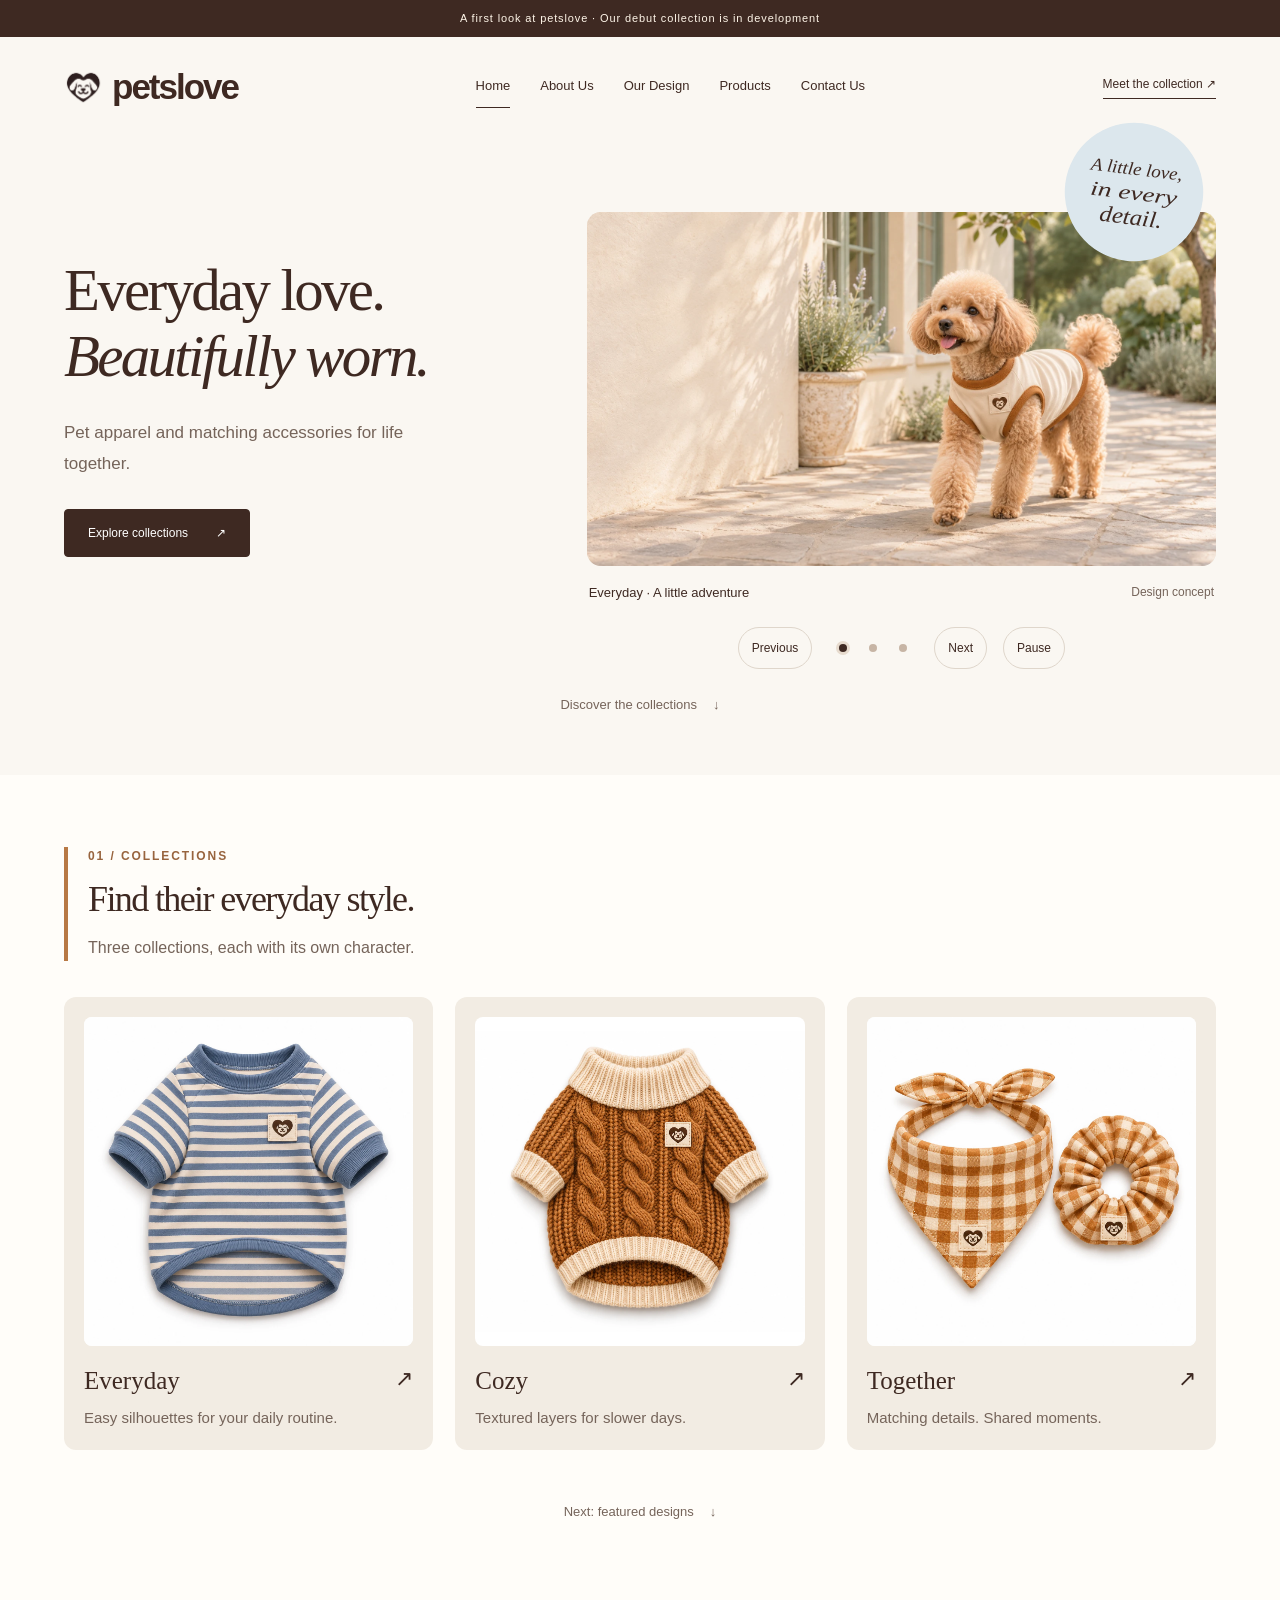
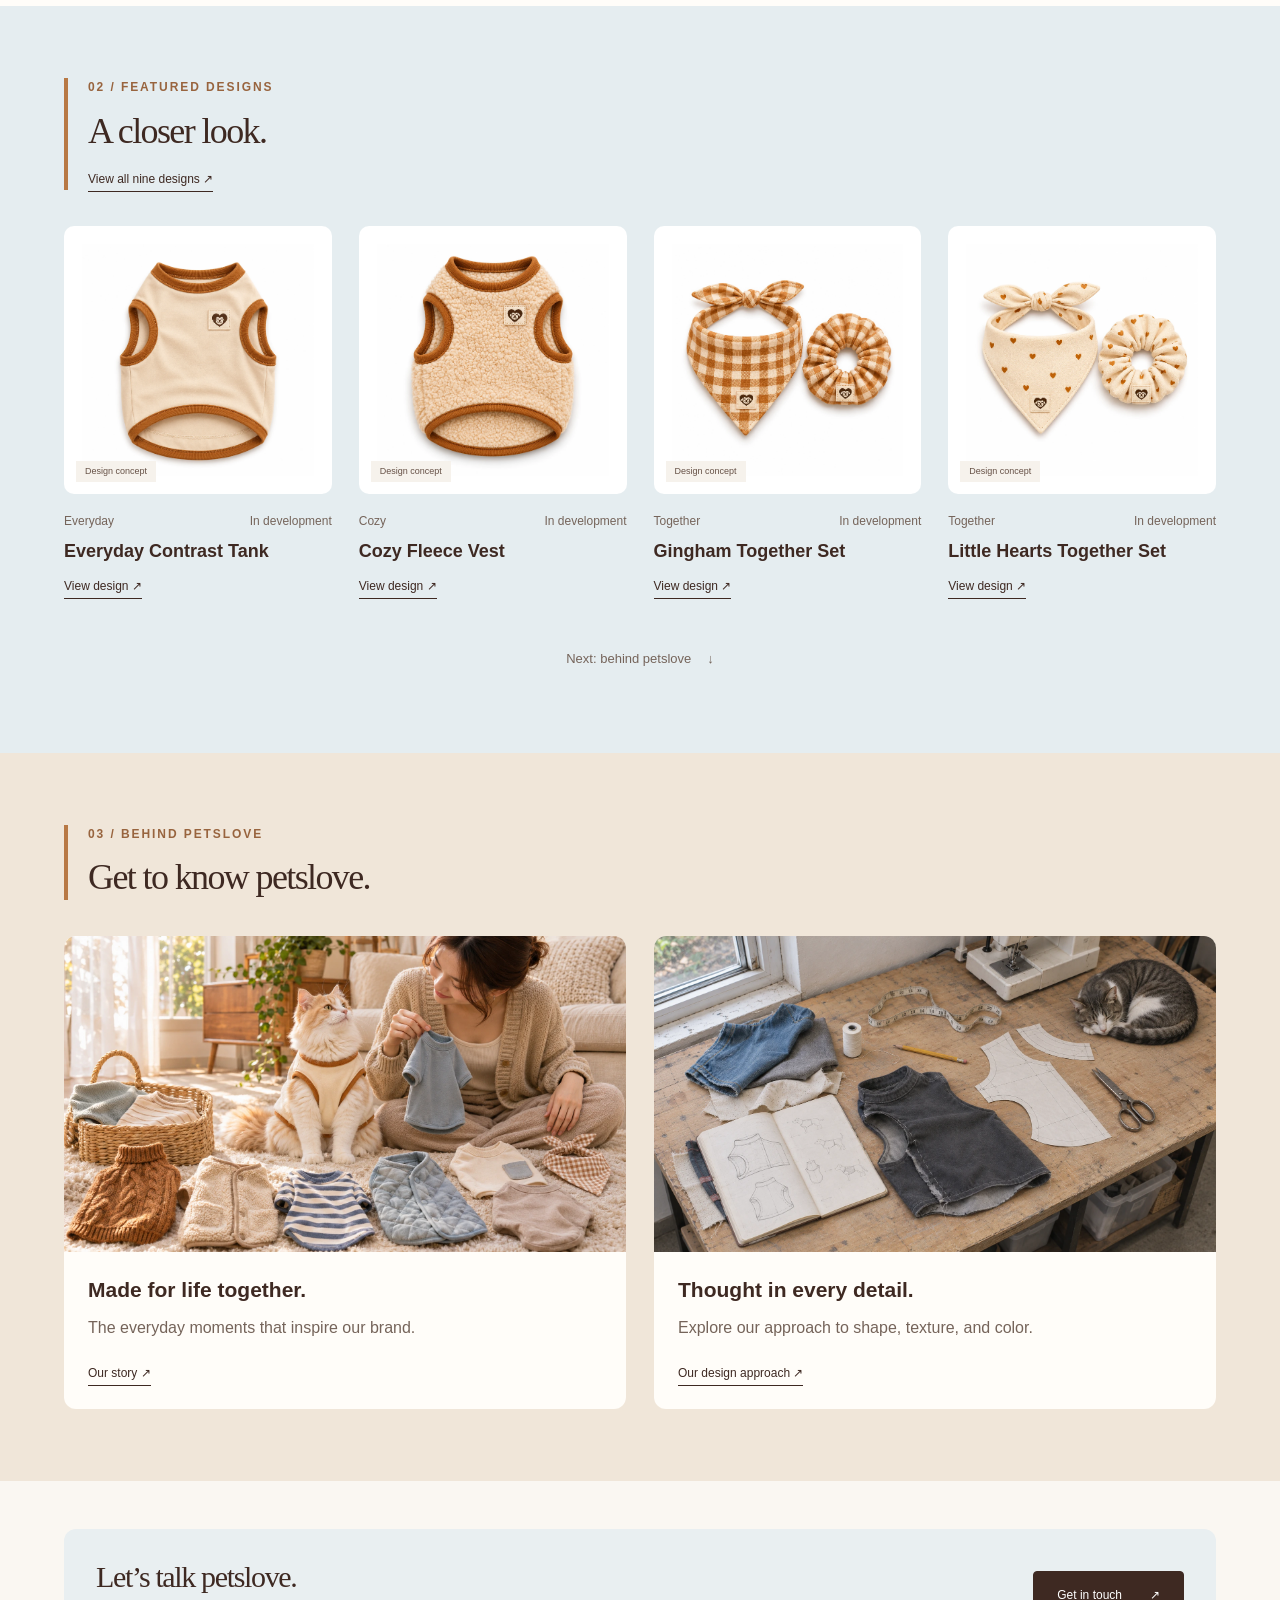
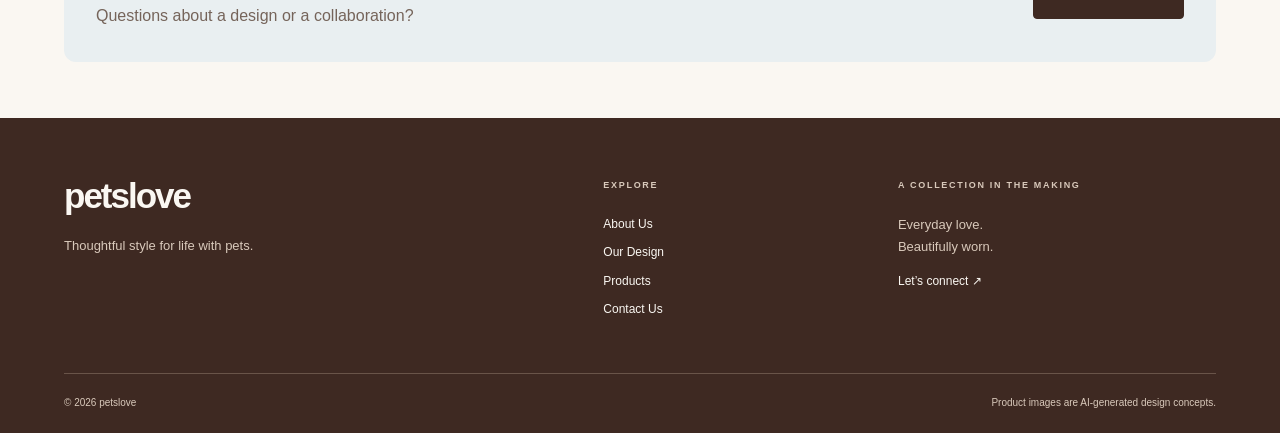
==== commit 64f7801a: "Separate homepage into full-height mobile chapters" ====
--- a/index.html
+++ b/index.html
@@ -1,6 +1,6 @@
-<!doctype html><html lang="en"><head><meta charset="utf-8"><meta name="viewport" content="width=device-width,initial-scale=1"><title>Everyday love. Beautifully worn. | petslove</title><meta name="description" content="Discover petslove: thoughtfully designed pet apparel and coordinated accessories. Explore Everyday, Cozy and Together."><link rel="icon" href="assets/00-logo.webp"><link rel="stylesheet" href="assets/style.css?v=20261125-home"><script src="assets/app.js" defer></script></head><body><a class="skip" href="#main">Skip to content</a><div class="announcement">A first look at petslove · Our debut collection is in development</div><header class="site-header wrap"><a class="brand" href="index.html"><img class="" src="assets/00-logo.webp" alt="" loading="eager" decoding="async">petslove</a><button class="menu-toggle" aria-expanded="false" aria-controls="site-nav">Menu <span>☰</span></button><nav id="site-nav" aria-label="Main navigation"><a href="index.html" aria-current="page">Home</a><a href="about-us.html" >About Us</a><a href="our-design.html" >Our Design</a><a href="products.html" >Products</a><a href="contact-us.html" >Contact Us</a></nav><a class="header-link" href="products.html">Meet the collection ↗</a></header><main id="main"><article class="home-page">
-<section class="hero wrap"><div class="hero-art lifestyle-carousel" role="region" aria-roledescription="carousel" aria-label="petslove lifestyle collection"><svg class="love-badge" viewBox="0 0 180 180" role="img" aria-label="A little love, in every detail"><circle cx="90" cy="90" r="89" fill="#dce7ed"/><g fill="#3e2922" text-anchor="middle" font-family="Georgia, Times New Roman, serif" font-style="italic"><text x="90" y="68" font-size="23" textLength="118" lengthAdjust="spacingAndGlyphs">A little love,</text><text x="90" y="100" font-size="26" textLength="112" lengthAdjust="spacingAndGlyphs">in every</text><text x="90" y="132" font-size="29" textLength="81" lengthAdjust="spacingAndGlyphs">detail.</text></g></svg><div class="hero-slides"><figure class="hero-slide" aria-label="1 of 3" ><img class="" src="assets/cover-1.webp" alt="Apricot poodle wearing the cream tank on a sunny garden path" loading="eager" decoding="async"><figcaption>Everyday · A little adventure<span>Design concept</span></figcaption></figure><figure class="hero-slide" aria-label="2 of 3" hidden><img class="" src="assets/cover-2.webp" alt="Terrier wearing the caramel cable-knit sweater in an autumn park" loading="lazy" decoding="async"><figcaption>Cozy · Warm little moments<span>Design concept</span></figcaption></figure><figure class="hero-slide" aria-label="3 of 3" hidden><img class="" src="assets/cover-3.webp" alt="Owner and poodle wearing coordinating gingham accessories at home" loading="lazy" decoding="async"><figcaption>Together · Life by your side<span>Design concept</span></figcaption></figure></div><div class="carousel-controls"><button type="button" data-step="-1" aria-label="Previous image">Previous</button><div class="carousel-dots"><button type="button" data-slide="0" aria-label="Show image 1" aria-pressed="true"></button><button type="button" data-slide="1" aria-label="Show image 2" aria-pressed="false"></button><button type="button" data-slide="2" aria-label="Show image 3" aria-pressed="false"></button></div><button type="button" data-step="1" aria-label="Next image">Next</button><button type="button" class="carousel-pause" aria-label="Pause slideshow">Pause</button></div></div><div class="hero-copy"><h1>Everyday love.<br> <em>Beautifully worn.</em></h1><p class="lead">Pet apparel and matching accessories for life together.</p><div class="actions"><a class="button " href="products.html">Explore collections <span aria-hidden="true">↗</span></a></div></div></section>
-<section class="home-collections wrap home-section" aria-labelledby="collections-title"><header class="home-heading"><p class="eyebrow">01 / COLLECTIONS</p><h2 id="collections-title">Find their everyday style.</h2><p>Three collections, each with its own character.</p></header><div class="collection-grid"><a class="collection everyday" href="products.html?collection=everyday"><div><img class="" src="assets/everyday-02-stripe-tee.webp" alt="Everyday collection" loading="lazy" decoding="async"></div><p class="eyebrow">01 / THE COLLECTION</p><h3>Everyday <span>↗</span></h3><p>Easy silhouettes for your daily routine.</p></a><a class="collection cozy" href="products.html?collection=cozy"><div><img class="" src="assets/cozy-05-knit-sweater.webp" alt="Cozy collection" loading="lazy" decoding="async"></div><p class="eyebrow">02 / THE COLLECTION</p><h3>Cozy <span>↗</span></h3><p>Textured layers for slower days.</p></a><a class="collection together" href="products.html?collection=together"><div><img class="" src="assets/together-07-gingham-duo.webp" alt="Together collection" loading="lazy" decoding="async"></div><p class="eyebrow">03 / THE COLLECTION</p><h3>Together <span>↗</span></h3><p>Matching details. Shared moments.</p></a></div></section>
-<section class="home-products home-section" aria-labelledby="designs-title"><div class="wrap"><header class="home-heading"><p class="eyebrow">02 / FEATURED DESIGNS</p><h2 id="designs-title">A closer look.</h2><a class="text-link" href="products.html">View all nine designs ↗</a></header><div class="product-grid featured"><article class="product-card" data-collection="everyday"><a class="product-image" href="everyday-tank.html"><img class="" src="assets/everyday-01-tank.webp" alt="Everyday Contrast Tank" loading="lazy" decoding="async"><span class="badge">Design concept</span></a><div class="card-meta"><span>Everyday</span><span>In development</span></div><h3><a href="everyday-tank.html">Everyday Contrast Tank</a></h3><p>A cream sleeveless silhouette with caramel trim and a small petslove emblem.</p><a class="text-link" href="everyday-tank.html">View design <span aria-hidden="true">↗</span></a></article><article class="product-card" data-collection="cozy"><a class="product-image" href="fleece-vest.html"><img class="" src="assets/cozy-04-fleece-vest.webp" alt="Cozy Fleece Vest" loading="lazy" decoding="async"><span class="badge">Design concept</span></a><div class="card-meta"><span>Cozy</span><span>In development</span></div><h3><a href="fleece-vest.html">Cozy Fleece Vest</a></h3><p>An oatmeal fleece-texture vest with caramel edging and a simple sleeveless shape.</p><a class="text-link" href="fleece-vest.html">View design <span aria-hidden="true">↗</span></a></article><article class="product-card" data-collection="together"><a class="product-image" href="gingham-duo.html"><img class="" src="assets/together-07-gingham-duo.webp" alt="Gingham Together Set" loading="lazy" decoding="async"><span class="badge">Design concept</span></a><div class="card-meta"><span>Together</span><span>In development</span></div><h3><a href="gingham-duo.html">Gingham Together Set</a></h3><p>A caramel-and-cream gingham pet bandana paired with a coordinating hair scrunchie.</p><a class="text-link" href="gingham-duo.html">View design <span aria-hidden="true">↗</span></a></article><article class="product-card" data-collection="together"><a class="product-image" href="hearts-duo.html"><img class="" src="assets/together-09-hearts-duo.webp" alt="Little Hearts Together Set" loading="lazy" decoding="async"><span class="badge">Design concept</span></a><div class="card-meta"><span>Together</span><span>In development</span></div><h3><a href="hearts-duo.html">Little Hearts Together Set</a></h3><p>A cream pet bandana and coordinating scrunchie, finished with a small caramel heart pattern.</p><a class="text-link" href="hearts-duo.html">View design <span aria-hidden="true">↗</span></a></article></div></div></section>
-<section class="home-brand wrap home-section" aria-labelledby="brand-title"><header class="home-heading"><p class="eyebrow">03 / BEHIND PETSLOVE</p><h2 id="brand-title">Get to know petslove.</h2></header><div class="home-brand-grid"><article><img class="" src="assets/about-cat-fitting-v2.webp" alt="Owner choosing clothing beside a cat" loading="lazy" decoding="async"><div><h3>Made for life together.</h3><p>The everyday moments that inspire our brand.</p><a class="text-link" href="about-us.html">Our story ↗</a></div></article><article><img class="" src="assets/design-workbench-cat-v3.webp" alt="Design worktable with sketches and a sleeping cat" loading="lazy" decoding="async"><div><h3>Thought in every detail.</h3><p>Explore our approach to shape, texture, and color.</p><a class="text-link" href="our-design.html">Our design approach ↗</a></div></article></div></section>
+<!doctype html><html lang="en"><head><meta charset="utf-8"><meta name="viewport" content="width=device-width,initial-scale=1"><title>Everyday love. Beautifully worn. | petslove</title><meta name="description" content="Discover petslove: thoughtfully designed pet apparel and coordinated accessories. Explore Everyday, Cozy and Together."><link rel="icon" href="assets/00-logo.webp"><link rel="stylesheet" href="assets/style.css?v=20261125-chapters"><script src="assets/app.js" defer></script></head><body><a class="skip" href="#main">Skip to content</a><div class="announcement">A first look at petslove · Our debut collection is in development</div><header class="site-header wrap"><a class="brand" href="index.html"><img class="" src="assets/00-logo.webp" alt="" loading="eager" decoding="async">petslove</a><button class="menu-toggle" aria-expanded="false" aria-controls="site-nav">Menu <span>☰</span></button><nav id="site-nav" aria-label="Main navigation"><a href="index.html" aria-current="page">Home</a><a href="about-us.html" >About Us</a><a href="our-design.html" >Our Design</a><a href="products.html" >Products</a><a href="contact-us.html" >Contact Us</a></nav><a class="header-link" href="products.html">Meet the collection ↗</a></header><main id="main"><article class="home-page">
+<section class="hero wrap"><div class="hero-art lifestyle-carousel" role="region" aria-roledescription="carousel" aria-label="petslove lifestyle collection"><svg class="love-badge" viewBox="0 0 180 180" role="img" aria-label="A little love, in every detail"><circle cx="90" cy="90" r="89" fill="#dce7ed"/><g fill="#3e2922" text-anchor="middle" font-family="Georgia, Times New Roman, serif" font-style="italic"><text x="90" y="68" font-size="23" textLength="118" lengthAdjust="spacingAndGlyphs">A little love,</text><text x="90" y="100" font-size="26" textLength="112" lengthAdjust="spacingAndGlyphs">in every</text><text x="90" y="132" font-size="29" textLength="81" lengthAdjust="spacingAndGlyphs">detail.</text></g></svg><div class="hero-slides"><figure class="hero-slide" aria-label="1 of 3" ><img class="" src="assets/cover-1.webp" alt="Apricot poodle wearing the cream tank on a sunny garden path" loading="eager" decoding="async"><figcaption>Everyday · A little adventure<span>Design concept</span></figcaption></figure><figure class="hero-slide" aria-label="2 of 3" hidden><img class="" src="assets/cover-2.webp" alt="Terrier wearing the caramel cable-knit sweater in an autumn park" loading="lazy" decoding="async"><figcaption>Cozy · Warm little moments<span>Design concept</span></figcaption></figure><figure class="hero-slide" aria-label="3 of 3" hidden><img class="" src="assets/cover-3.webp" alt="Owner and poodle wearing coordinating gingham accessories at home" loading="lazy" decoding="async"><figcaption>Together · Life by your side<span>Design concept</span></figcaption></figure></div><div class="carousel-controls"><button type="button" data-step="-1" aria-label="Previous image">Previous</button><div class="carousel-dots"><button type="button" data-slide="0" aria-label="Show image 1" aria-pressed="true"></button><button type="button" data-slide="1" aria-label="Show image 2" aria-pressed="false"></button><button type="button" data-slide="2" aria-label="Show image 3" aria-pressed="false"></button></div><button type="button" data-step="1" aria-label="Next image">Next</button><button type="button" class="carousel-pause" aria-label="Pause slideshow">Pause</button></div></div><div class="hero-copy"><h1>Everyday love.<br> <em>Beautifully worn.</em></h1><p class="lead">Pet apparel and matching accessories for life together.</p><div class="actions"><a class="button " href="products.html">Explore collections <span aria-hidden="true">↗</span></a></div></div><a class="home-next" href="#home-collections">Discover the collections <span aria-hidden="true">↓</span></a></section>
+<section id="home-collections" class="home-collections home-section" aria-labelledby="collections-title"><div class="wrap"><header class="home-heading"><p class="eyebrow">01 / COLLECTIONS</p><h2 id="collections-title">Find their everyday style.</h2><p>Three collections, each with its own character.</p></header><div class="collection-grid"><a class="collection everyday" href="products.html?collection=everyday"><div><img class="" src="assets/everyday-02-stripe-tee.webp" alt="Everyday collection" loading="lazy" decoding="async"></div><p class="eyebrow">01 / THE COLLECTION</p><h3>Everyday <span>↗</span></h3><p>Easy silhouettes for your daily routine.</p></a><a class="collection cozy" href="products.html?collection=cozy"><div><img class="" src="assets/cozy-05-knit-sweater.webp" alt="Cozy collection" loading="lazy" decoding="async"></div><p class="eyebrow">02 / THE COLLECTION</p><h3>Cozy <span>↗</span></h3><p>Textured layers for slower days.</p></a><a class="collection together" href="products.html?collection=together"><div><img class="" src="assets/together-07-gingham-duo.webp" alt="Together collection" loading="lazy" decoding="async"></div><p class="eyebrow">03 / THE COLLECTION</p><h3>Together <span>↗</span></h3><p>Matching details. Shared moments.</p></a></div></div><a class="home-next" href="#home-designs">Next: featured designs <span aria-hidden="true">↓</span></a></section>
+<section id="home-designs" class="home-products home-section" aria-labelledby="designs-title"><div class="wrap"><header class="home-heading"><p class="eyebrow">02 / FEATURED DESIGNS</p><h2 id="designs-title">A closer look.</h2><a class="text-link" href="products.html">View all nine designs ↗</a></header><div class="product-grid featured"><article class="product-card" data-collection="everyday"><a class="product-image" href="everyday-tank.html"><img class="" src="assets/everyday-01-tank.webp" alt="Everyday Contrast Tank" loading="lazy" decoding="async"><span class="badge">Design concept</span></a><div class="card-meta"><span>Everyday</span><span>In development</span></div><h3><a href="everyday-tank.html">Everyday Contrast Tank</a></h3><p>A cream sleeveless silhouette with caramel trim and a small petslove emblem.</p><a class="text-link" href="everyday-tank.html">View design <span aria-hidden="true">↗</span></a></article><article class="product-card" data-collection="cozy"><a class="product-image" href="fleece-vest.html"><img class="" src="assets/cozy-04-fleece-vest.webp" alt="Cozy Fleece Vest" loading="lazy" decoding="async"><span class="badge">Design concept</span></a><div class="card-meta"><span>Cozy</span><span>In development</span></div><h3><a href="fleece-vest.html">Cozy Fleece Vest</a></h3><p>An oatmeal fleece-texture vest with caramel edging and a simple sleeveless shape.</p><a class="text-link" href="fleece-vest.html">View design <span aria-hidden="true">↗</span></a></article><article class="product-card" data-collection="together"><a class="product-image" href="gingham-duo.html"><img class="" src="assets/together-07-gingham-duo.webp" alt="Gingham Together Set" loading="lazy" decoding="async"><span class="badge">Design concept</span></a><div class="card-meta"><span>Together</span><span>In development</span></div><h3><a href="gingham-duo.html">Gingham Together Set</a></h3><p>A caramel-and-cream gingham pet bandana paired with a coordinating hair scrunchie.</p><a class="text-link" href="gingham-duo.html">View design <span aria-hidden="true">↗</span></a></article><article class="product-card" data-collection="together"><a class="product-image" href="hearts-duo.html"><img class="" src="assets/together-09-hearts-duo.webp" alt="Little Hearts Together Set" loading="lazy" decoding="async"><span class="badge">Design concept</span></a><div class="card-meta"><span>Together</span><span>In development</span></div><h3><a href="hearts-duo.html">Little Hearts Together Set</a></h3><p>A cream pet bandana and coordinating scrunchie, finished with a small caramel heart pattern.</p><a class="text-link" href="hearts-duo.html">View design <span aria-hidden="true">↗</span></a></article></div></div><a class="home-next" href="#home-brand">Next: behind petslove <span aria-hidden="true">↓</span></a></section>
+<section id="home-brand" class="home-brand home-section" aria-labelledby="brand-title"><div class="wrap"><header class="home-heading"><p class="eyebrow">03 / BEHIND PETSLOVE</p><h2 id="brand-title">Get to know petslove.</h2></header><div class="home-brand-grid"><article><img class="" src="assets/about-cat-fitting-v2.webp" alt="Owner choosing clothing beside a cat" loading="lazy" decoding="async"><div><h3>Made for life together.</h3><p>The everyday moments that inspire our brand.</p><a class="text-link" href="about-us.html">Our story ↗</a></div></article><article><img class="" src="assets/design-workbench-cat-v3.webp" alt="Design worktable with sketches and a sleeping cat" loading="lazy" decoding="async"><div><h3>Thought in every detail.</h3><p>Explore our approach to shape, texture, and color.</p><a class="text-link" href="our-design.html">Our design approach ↗</a></div></article></div></div></section>
 <section class="home-contact wrap"><div><h2>Let’s talk petslove.</h2><p>Questions about a design or a collaboration?</p></div><a class="button " href="contact-us.html">Get in touch <span aria-hidden="true">↗</span></a></section></article></main><footer class="site-footer"><div class="wrap footer-grid"><div><a class="brand" href="index.html">petslove</a><p>Thoughtful style for life with pets.</p></div><div><p class="eyebrow">EXPLORE</p><a href="about-us.html">About Us</a><a href="our-design.html">Our Design</a><a href="products.html">Products</a><a href="contact-us.html">Contact Us</a></div><div><p class="eyebrow">A COLLECTION IN THE MAKING</p><p>Everyday love.<br>Beautifully worn.</p><a href="contact-us.html">Let’s connect ↗</a></div></div><div class="wrap footer-bottom"><span>© 2026 petslove</span><span>Product images are AI-generated design concepts.</span></div></footer></body></html>
--- a/assets/style.css
+++ b/assets/style.css
@@ -164,3 +164,28 @@
  .home-contact{padding:24px;flex-direction:column;align-items:flex-start;margin-bottom:34px}
  .home-contact h2{font-size:27px}
 }
+/* Distinct full-width chapters; never constrain content to a fixed height. */
+.home-page .home-section{padding-block:72px;position:relative}
+.home-collections{background:#fffdf9}
+.home-collections .collection{background:#f2ece3}
+.home-products{background:#e5edf0}
+.home-brand{background:#f0e6d9}
+.home-heading{padding-left:20px;border-left:4px solid #b87945;margin-bottom:36px}
+.home-heading .eyebrow{font-weight:700;letter-spacing:.16em}
+.home-next{display:flex;align-items:center;justify-content:center;gap:16px;font-size:13px;min-height:44px;margin:40px auto 0;color:var(--muted)}
+.home-page .hero>.home-next{grid-column:1/-1;margin-top:0}
+.home-contact{margin-top:48px}
+@media(max-width:700px){
+ .home-page .hero{min-height:calc(100svh - 100px);padding-bottom:24px;gap:20px}
+ .home-page .hero>.home-next{margin-top:auto;padding-top:16px}
+ .home-page .home-section{min-height:100svh;padding:44px 0 24px;display:flex;flex-direction:column;justify-content:center;gap:28px;scroll-margin-top:0}
+ .home-page .home-section>.wrap{flex:none}
+ .home-heading{padding-left:16px;margin-bottom:30px}
+ .home-heading h2{font-size:30px;line-height:1.18}
+ .home-heading .eyebrow{font-size:12px;margin-bottom:12px}
+ .home-next{margin:0 auto;flex:none}
+ .home-collections .collection-grid{gap:16px}
+ .home-brand-grid{gap:24px}
+ .home-brand-grid article>div{padding:18px 20px}
+ .home-contact{margin-top:32px}
+}
